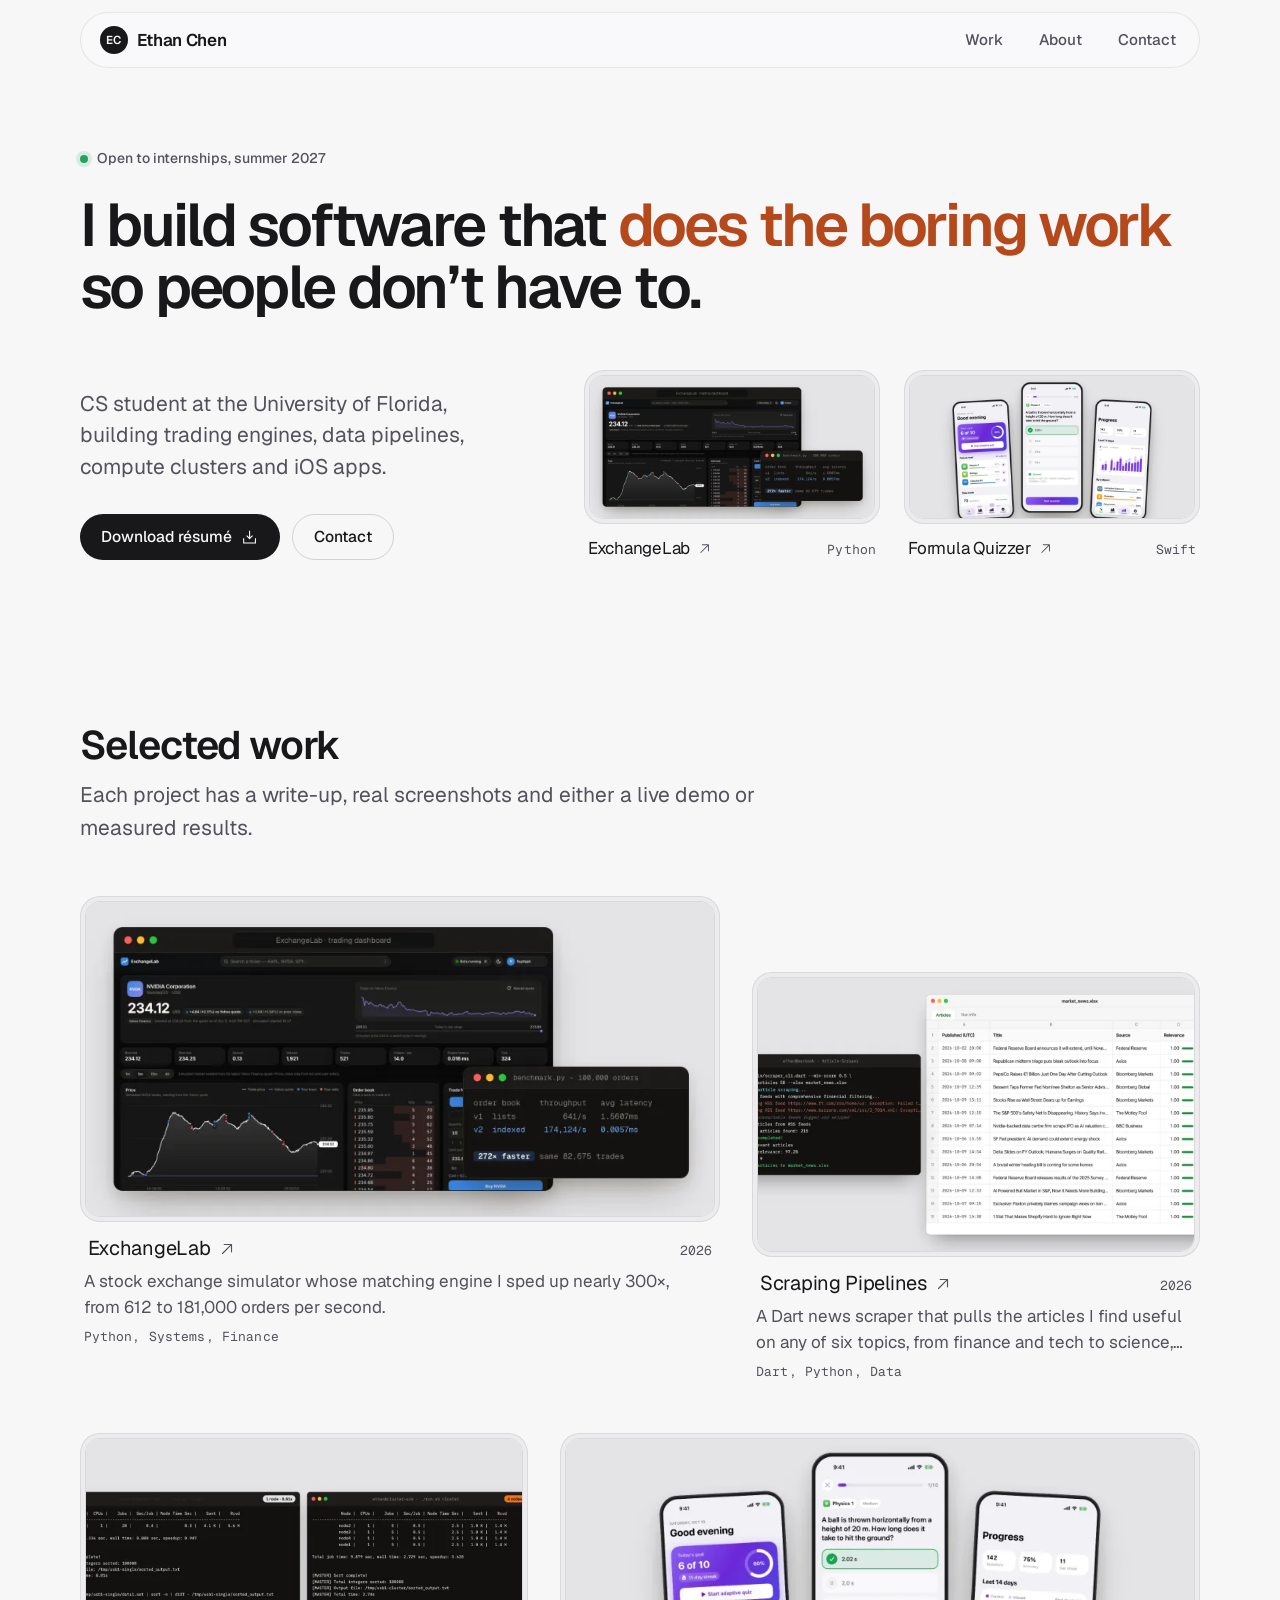
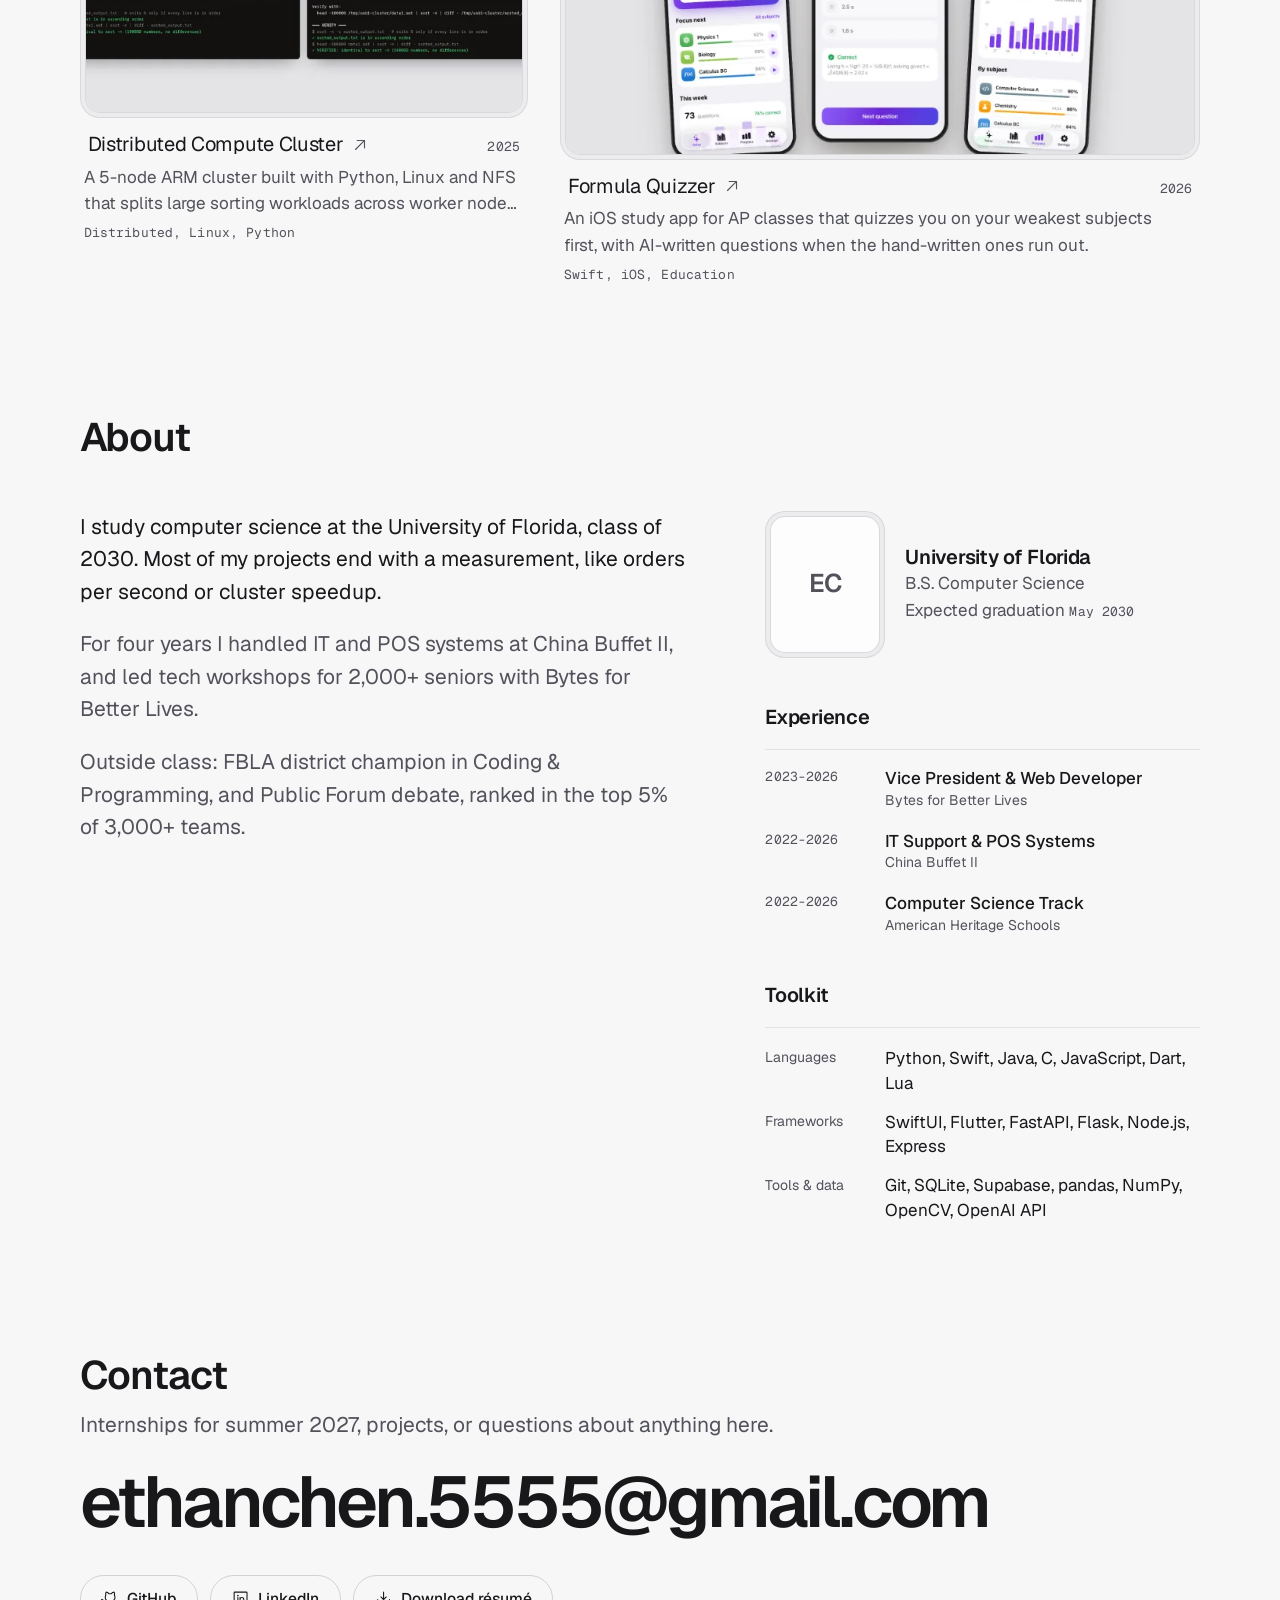
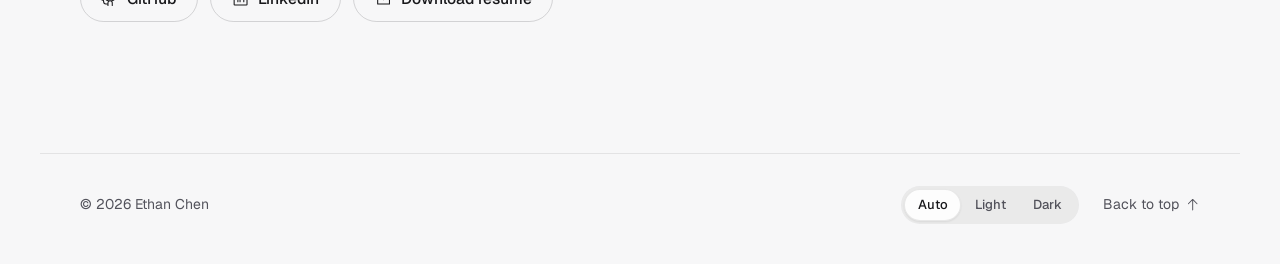
==== index.html @ 61b70206 "Redesign the site to follow the design-skill guidelines - Type: self-hosted Geist + Geist Mono repla" ====
<!doctype html>
<html lang="en">
<head>
  <meta charset="utf-8">
  <meta name="viewport" content="width=device-width, initial-scale=1, viewport-fit=cover">
  <title>Ethan Chen, software engineer</title>
  <meta name="description" content="Ethan Chen, a computer science student at the University of Florida, building trading engines, data pipelines, compute clusters and iOS apps.">
  <meta name="theme-color" content="#f7f7f8" media="(prefers-color-scheme: light)">
  <meta name="theme-color" content="#0d0d0f" media="(prefers-color-scheme: dark)">
  <meta property="og:type" content="website">
  <meta property="og:title" content="Ethan Chen, software engineer">
  <meta property="og:description" content="Trading engines, data pipelines, compute clusters and iOS apps, each with a live demo or real benchmark.">
  <meta property="og:url" content="https://chenethan123.github.io/">
  <meta property="og:image" content="https://chenethan123.github.io/images/og.png">
  <meta property="og:image:width" content="1200">
  <meta property="og:image:height" content="630">
  <meta name="twitter:card" content="summary_large_image">
  <link rel="icon" href="favicon.svg" type="image/svg+xml">
  <link rel="apple-touch-icon" href="apple-touch-icon.png">
  <link rel="preload" href="fonts/Geist-Variable.woff2" as="font" type="font/woff2" crossorigin>
  <link rel="stylesheet" href="styles.css">
  <script>
    document.documentElement.classList.add('js');
    // Apply a saved theme choice before first paint (no flash)
    try { const t = localStorage.getItem('theme'); if (t === 'light' || t === 'dark') document.documentElement.dataset.theme = t; } catch (e) {}
  </script>
</head>
<body>
  <a class="skip" href="#main">Skip to content</a>

  <div class="nav-shell">
    <nav class="nav" aria-label="Primary">
      <a href="#top" class="brand" translate="no"><span class="brand__mark" aria-hidden="true">EC</span>Ethan Chen</a>
      <div class="nav__links">
        <a href="#work">Work</a>
        <a href="#about">About</a>
        <a href="#contact">Contact</a>
      </div>
      <button class="icon-btn menu-btn" id="menu-toggle" type="button" aria-expanded="false" aria-controls="menu" aria-label="Open menu">
        <span class="menu-btn__lines" aria-hidden="true"><span></span><span></span></span>
      </button>
    </nav>
  </div>
  <div class="menu" id="menu" aria-label="Menu">
    <a href="#work" style="--i:0">Work</a>
    <a href="#about" style="--i:1">About</a>
    <a href="#contact" style="--i:2">Contact</a>
  </div>

  <main id="main">
    <section class="hero wrap" id="top" aria-labelledby="hero-h">
      <p class="status" data-reveal><span class="status__dot" aria-hidden="true"></span>Open to internships, summer 2027</p>
      <h1 class="hero__title" id="hero-h" data-reveal style="--i:1">I build software that <span class="accent">does the boring work</span> so people don’t have to.</h1>
      <div class="hero__row">
        <div class="hero__copy" data-reveal style="--i:2">
          <p class="hero__lede">CS student at the University of Florida, building trading engines, data pipelines, compute clusters and iOS apps.</p>
          <div class="hero__ctas">
            <a class="btn btn--primary" href="Ethan_Chen_Resume.pdf" target="_blank" rel="noopener">
              Download résumé <svg class="icon icon--down" aria-hidden="true"><use href="icons.svg#i-download-simple"/></svg>
            </a>
            <a class="btn btn--ghost" href="#contact">Contact</a>
          </div>
        </div>
        <div class="hero__visual" aria-label="Featured projects">
          <a class="tile" href="#/work/exchangelab" data-slug="exchangelab" data-reveal style="--i:3">
            <span class="frame"><span class="frame__img"><img src="images/exchangelab/cover.png" srcset="images/exchangelab/cover-800.webp 800w, images/exchangelab/cover-1400.webp 1400w, images/exchangelab/cover.png 2000w" sizes="(max-width: 900px) 46vw, 340px" alt="ExchangeLab trading dashboard next to its benchmark results" width="2000" height="1000" fetchpriority="high"></span></span>
            <span class="tile__meta"><span class="tile__title">ExchangeLab <svg class="icon" aria-hidden="true"><use href="icons.svg#i-arrow-up-right"/></svg></span><span class="mono muted">Python</span></span>
          </a>
          <a class="tile" href="#/work/formula-quizzer" data-slug="formula-quizzer" data-reveal style="--i:4">
            <span class="frame"><span class="frame__img"><img src="images/formula-quizzer/cover.png" srcset="images/formula-quizzer/cover-800.webp 800w, images/formula-quizzer/cover-1400.webp 1400w, images/formula-quizzer/cover.png 2000w" sizes="(max-width: 900px) 46vw, 340px" alt="Formula Quizzer on three iPhones" width="2000" height="1000" fetchpriority="high"></span></span>
            <span class="tile__meta"><span class="tile__title">Formula Quizzer <svg class="icon" aria-hidden="true"><use href="icons.svg#i-arrow-up-right"/></svg></span><span class="mono muted">Swift</span></span>
          </a>
        </div>
      </div>
    </section>

    <section class="section wrap" id="work" aria-labelledby="work-h">
      <div class="section__head">
        <h2 class="section__title" id="work-h" data-reveal>Selected work</h2>
        <p class="section__lede" data-reveal style="--i:1">Each project has a write-up, real screenshots and either a live demo or measured results.</p>
      </div>
      <ul class="work" id="projects"><!-- Rendered from projects.js --></ul>
    </section>

    <section class="section wrap" id="about" aria-labelledby="about-h">
      <div class="section__head">
        <h2 class="section__title" id="about-h" data-reveal>About</h2>
      </div>
      <div class="about">
        <div class="about__text" data-reveal style="--i:1">
          <p>I study computer science at the University of Florida, class of 2030. Most of my projects end with a measurement, like orders per second or cluster speedup.</p>
          <p>For four years I handled IT and POS systems at China Buffet II, and led tech workshops for 2,000+ seniors with Bytes for Better Lives.</p>
          <p>Outside class: FBLA district champion in Coding &amp; Programming, and Public Forum debate, ranked in the top 5% of 3,000+ teams.</p>
        </div>
        <div class="about__side">
          <div class="profile" data-reveal style="--i:2">
            <!-- Headshot: save a portrait photo (about 4:5) as images/headshot.jpg, then uncomment the <img> below. Initials show until then. -->
            <figure class="headshot frame">
              <span class="frame__img">
                <span class="headshot__initials" aria-hidden="true">EC</span>
                <!-- <img src="images/headshot.jpg" alt="Ethan Chen" width="400" height="500" loading="lazy"> -->
              </span>
            </figure>
            <div>
              <p class="edu__school">University of Florida</p>
              <p class="edu__detail">B.S. Computer Science</p>
              <p class="edu__detail">Expected graduation <span class="mono">May&nbsp;2030</span></p>
            </div>
          </div>
          <div data-reveal style="--i:3">
            <h3 class="about__h">Experience</h3>
            <ul class="xp">
              <li><span class="mono muted">2023-2026</span><div><p class="xp__role">Vice President &amp; Web Developer</p><p class="xp__org">Bytes for Better Lives</p></div></li>
              <li><span class="mono muted">2022-2026</span><div><p class="xp__role">IT Support &amp; POS Systems</p><p class="xp__org">China Buffet II</p></div></li>
              <li><span class="mono muted">2022-2026</span><div><p class="xp__role">Computer Science Track</p><p class="xp__org">American Heritage Schools</p></div></li>
            </ul>
          </div>
          <div data-reveal style="--i:4">
            <h3 class="about__h">Toolkit</h3>
            <dl class="kit">
              <div><dt>Languages</dt><dd>Python, Swift, Java, C, JavaScript, Dart, Lua</dd></div>
              <div><dt>Frameworks</dt><dd>SwiftUI, Flutter, FastAPI, Flask, Node.js, Express</dd></div>
              <div><dt>Tools &amp; data</dt><dd>Git, SQLite, Supabase, pandas, NumPy, OpenCV, OpenAI API</dd></div>
            </dl>
          </div>
        </div>
      </div>
    </section>

    <section class="section wrap" id="contact" aria-labelledby="contact-h">
      <h2 class="section__title" id="contact-h" data-reveal>Contact</h2>
      <p class="section__lede" data-reveal style="--i:1">Internships for summer 2027, projects, or questions about anything here.</p>
      <a class="contact__mail" href="mailto:ethanchen.5555@gmail.com" data-reveal style="--i:2">ethanchen.5555@gmail.com</a>
      <div class="contact__links" data-reveal style="--i:3">
        <a class="btn btn--ghost" href="https://github.com/chenethan123" target="_blank" rel="noopener"><svg class="icon" aria-hidden="true"><use href="icons.svg#i-github-logo"/></svg>GitHub</a>
        <a class="btn btn--ghost" href="https://www.linkedin.com/in/chenethan11/" target="_blank" rel="noopener"><svg class="icon" aria-hidden="true"><use href="icons.svg#i-linkedin-logo"/></svg>LinkedIn</a>
        <a class="btn btn--ghost" href="Ethan_Chen_Resume.pdf" target="_blank" rel="noopener"><svg class="icon" aria-hidden="true"><use href="icons.svg#i-download-simple"/></svg>Download résumé</a>
      </div>
    </section>
  </main>

  <footer class="footer wrap">
    <span>© <span id="year">2026</span> Ethan Chen</span>
    <div class="footer__end">
      <div class="theme-switch" role="group" aria-label="Color theme">
        <button type="button" data-theme-choice="auto" aria-pressed="true">Auto</button>
        <button type="button" data-theme-choice="light" aria-pressed="false">Light</button>
        <button type="button" data-theme-choice="dark" aria-pressed="false">Dark</button>
      </div>
      <a class="to-top" href="#top">Back to top <svg class="icon" aria-hidden="true"><use href="icons.svg#i-arrow-up"/></svg></a>
    </div>
  </footer>

  <!-- Case study (filled from projects.js) -->
  <dialog class="case" id="case" aria-labelledby="case-title">
    <div class="case__scroll" id="case-scroll">
      <div class="case__bar">
        <button class="btn btn--ghost" type="button" data-close>
          <svg class="icon" aria-hidden="true"><use href="icons.svg#i-arrow-left"/></svg>All work
        </button>
        <div class="case__nav">
          <button class="icon-btn" id="case-prev" type="button" aria-label="Previous project"><svg class="icon" aria-hidden="true"><use href="icons.svg#i-caret-left"/></svg></button>
          <button class="icon-btn" id="case-next" type="button" aria-label="Next project"><svg class="icon" aria-hidden="true"><use href="icons.svg#i-caret-right"/></svg></button>
        </div>
      </div>
      <article class="case__body wrap" id="case-body"></article>
    </div>
  </dialog>

  <!-- Image viewer -->
  <dialog class="lightbox" id="lightbox" aria-label="Image viewer">
    <button class="lightbox__close icon-btn" type="button" data-close aria-label="Close image viewer"><svg class="icon" aria-hidden="true"><use href="icons.svg#i-x"/></svg></button>
    <div class="lightbox__stage" id="lb-stage">
      <img class="lightbox__img" id="lb-img" alt="" draggable="false">
    </div>
    <div class="lightbox__bar">
      <button class="lightbox__arrow icon-btn" id="lb-prev" type="button" aria-label="Previous image"><svg class="icon" aria-hidden="true"><use href="icons.svg#i-arrow-left"/></svg></button>
      <p class="lightbox__cap" id="lb-cap" aria-live="polite"></p>
      <button class="lightbox__arrow icon-btn" id="lb-next" type="button" aria-label="Next image"><svg class="icon" aria-hidden="true"><use href="icons.svg#i-arrow-right"/></svg></button>
    </div>
  </dialog>

  <script src="projects.js"></script>
  <script src="script.js"></script>
</body>
</html>
---- styles.css ----
/* ==========================================================================
   Design tokens
   - Type: Geist + Geist Mono, self-hosted (fonts/)
   - Color: neutral zinc greys, one accent (burnt orange, saturation < 80%)
   - Shape rule: interactive controls are pills; media frames are 20px outside /
     14px inside (concentric). Nothing else is rounded.
   - Motion: springs via linear() (damping 1.0 default; 0.8 only after a flick)
   ========================================================================== */
@font-face {
  font-family: "Geist";
  src: url("fonts/Geist-Variable.woff2") format("woff2");
  font-weight: 100 900;
  font-display: swap;
}
@font-face {
  font-family: "Geist Mono";
  src: url("fonts/GeistMono-Variable.woff2") format("woff2");
  font-weight: 100 900;
  font-display: swap;
}

:root {
  color-scheme: light dark;

  --bg: #f7f7f8;
  --surface: #fdfdfd;
  --frame: #ececee;
  --ink: #18181b;
  --ink-2: #52525b;
  --line: rgb(24 24 27 / 0.09);
  --line-strong: rgb(24 24 27 / 0.16);
  --accent: #b5491c;
  --accent-ink: #fcfcfc;
  --glass: rgb(250 250 251 / 0.72);
  --scrim: rgb(9 9 11 / 0.92);
  --shadow: 0 1px 2px rgb(24 24 39 / 0.04), 0 12px 32px -12px rgb(24 24 39 / 0.14);
  --shadow-lg: 0 2px 4px rgb(24 24 39 / 0.04), 0 30px 60px -20px rgb(24 24 39 / 0.22);

  --font: "Geist", system-ui, -apple-system, "Segoe UI", sans-serif;
  --mono: "Geist Mono", ui-monospace, "SF Mono", monospace;

  /* Type: tracking tightens as size grows, leading loosens as it shrinks */
  --t-small: 0.875rem;
  --t-body: 1.0625rem;
  --t-lead: clamp(1.125rem, 1rem + 0.45vw, 1.3125rem);
  --t-h3: 1.25rem;
  --t-h2: clamp(1.75rem, 1.2rem + 1.6vw, 2.5rem);
  --t-h1: clamp(2.3rem, 1.3rem + 3.1vw, 3.75rem);
  --t-mail: clamp(1.9rem, 0.8rem + 4.6vw, 4.6rem);

  --gutter: clamp(1rem, 0.4rem + 2.6vw, 2.5rem);
  --section: clamp(5rem, 3rem + 6.5vw, 8.5rem);
  --max: 1200px;
  --r-frame: 20px;
  --r-media: 14px;

  /* Springs from damping/response (see Apple "Designing Fluid Interfaces") */
  --spring: linear(0, 0.057, 0.18, 0.32, 0.454, 0.572, 0.67, 0.749, 0.812, 0.86, 0.896, 0.924, 0.944, 0.959, 0.971, 0.979, 0.985, 0.989, 0.992, 0.994, 0.996, 0.997, 0.998, 0.999, 1);
  --spring-t: 0.59s;
  --spring-bounce: linear(0, 0.052, 0.17, 0.316, 0.463, 0.598, 0.712, 0.804, 0.875, 0.927, 0.963, 0.988, 1.002, 1.011, 1.014, 1.015, 1.014, 1.012, 1.01, 1.008, 1.006, 1.004, 1.003, 1.002, 1);
  --spring-bounce-t: 0.47s;
  --press: 100ms;

  /* Layers */
  --z-bar: 1;    /* sticky bar inside the case-study dialog */
  --z-menu: 9;   /* full-screen menu sits under the floating nav */
  --z-nav: 10;
  --z-skip: 30;
}

@supports not (transition-timing-function: linear(0, 1)) {
  :root { --spring: cubic-bezier(0.22, 1, 0.36, 1); --spring-bounce: cubic-bezier(0.34, 1.3, 0.64, 1); }
}

@media (prefers-color-scheme: dark) {
  :root:not([data-theme="light"]) {
    --bg: #0d0d0f; --surface: #161619; --frame: #1c1c20; --ink: #ededef; --ink-2: #a1a1aa;
    --line: rgb(255 255 255 / 0.09); --line-strong: rgb(255 255 255 / 0.18);
    --accent: #e68c56; --accent-ink: #18181b; --glass: rgb(22 22 25 / 0.7); --scrim: rgb(5 5 6 / 0.94);
    --shadow: 0 1px 2px rgb(0 0 0 / 0.3), 0 12px 32px -12px rgb(0 0 0 / 0.6);
    --shadow-lg: 0 2px 4px rgb(0 0 0 / 0.3), 0 30px 60px -20px rgb(0 0 0 / 0.7);
  }
}
:root[data-theme="dark"] {
  --bg: #0d0d0f; --surface: #161619; --frame: #1c1c20; --ink: #ededef; --ink-2: #a1a1aa;
  --line: rgb(255 255 255 / 0.09); --line-strong: rgb(255 255 255 / 0.18);
  --accent: #e68c56; --accent-ink: #18181b; --glass: rgb(22 22 25 / 0.7); --scrim: rgb(5 5 6 / 0.94);
  --shadow: 0 1px 2px rgb(0 0 0 / 0.3), 0 12px 32px -12px rgb(0 0 0 / 0.6);
  --shadow-lg: 0 2px 4px rgb(0 0 0 / 0.3), 0 30px 60px -20px rgb(0 0 0 / 0.7);
}
:root[data-theme="light"] { color-scheme: light; }
:root[data-theme="dark"] { color-scheme: dark; }

/* ==========================================================================
   Base
   ========================================================================== */
*, *::before, *::after { box-sizing: border-box; }
html {
  scroll-behavior: smooth;
  scroll-padding-top: 6rem;
  -webkit-text-size-adjust: 100%;
  -webkit-tap-highlight-color: transparent;
}
@media (pointer: fine) { html { overscroll-behavior: none; } }
body {
  margin: 0;
  min-height: 100dvh;
  background: var(--bg);
  color: var(--ink);
  font: 400 var(--t-body)/1.55 var(--font);
  font-optical-sizing: auto;
  -webkit-font-smoothing: antialiased;
  text-rendering: optimizeLegibility;
  transition: background-color 0.35s ease, color 0.35s ease;
}
main { overflow-x: clip; }
a { color: inherit; text-decoration: none; }
a, button { touch-action: manipulation; }
img { max-width: 100%; display: block; }
h1, h2, h3, p, ul, ol, dl, dd, figure { margin: 0; padding: 0; }
ul, ol { list-style: none; }
h1, h2, h3 { text-wrap: balance; font-weight: 600; }
p { text-wrap: pretty; }
::selection { background: var(--accent); color: var(--accent-ink); }
:focus-visible { outline: 2px solid var(--accent); outline-offset: 3px; border-radius: 6px; }

.wrap {
  width: 100%; max-width: var(--max); margin-inline: auto;
  padding-inline: max(var(--gutter), env(safe-area-inset-left)) max(var(--gutter), env(safe-area-inset-right));
}
.mono { font-family: var(--mono); font-size: 0.8125rem; letter-spacing: 0.01em; font-variant-numeric: tabular-nums; }
.muted { color: var(--ink-2); }
.visually-hidden { position: absolute; width: 1px; height: 1px; overflow: hidden; clip-path: inset(50%); white-space: nowrap; }
.icon { width: 1.1em; height: 1.1em; flex: none; fill: currentColor; }

.skip {
  position: fixed; top: 1rem; left: 1rem; z-index: var(--z-skip);
  padding: 0.6rem 1rem; border-radius: 999px; background: var(--ink); color: var(--bg);
  transform: translateY(-200%);
}
.skip:focus-visible { transform: none; }

/* ==========================================================================
   Buttons (pills) with instant press feedback
   ========================================================================== */
.btn {
  display: inline-flex; align-items: center; gap: 0.55rem;
  height: 2.9rem; padding: 0 1.3rem; border-radius: 999px; border: 1px solid transparent;
  background: transparent; color: var(--ink); appearance: none;
  font: 500 0.975rem/1 var(--font); white-space: nowrap; cursor: pointer;
  transition: background-color 0.2s ease, border-color 0.2s ease, color 0.2s ease, transform var(--press) ease-out;
}
.btn:active { transform: scale(0.97); }
.btn--primary { background: var(--ink); color: var(--bg); }
.btn--primary:hover { background: color-mix(in srgb, var(--ink) 86%, var(--accent)); }
.btn--ghost { border-color: var(--line-strong); color: var(--ink); }
.btn--ghost:hover { border-color: var(--ink); background: var(--surface); }
.btn .icon { transition: transform var(--spring-t) var(--spring); }
.btn:hover .icon--nudge { transform: translate(2px, -2px); }
.btn:hover .icon--down { transform: translateY(2px); }

.icon-btn {
  display: inline-grid; place-items: center; width: 2.75rem; height: 2.75rem;
  border-radius: 999px; border: 1px solid var(--line); background: transparent; color: var(--ink); cursor: pointer;
  transition: border-color 0.2s ease, background-color 0.2s ease, transform var(--press) ease-out;
}
.icon-btn:hover { border-color: var(--line-strong); background: var(--surface); }
.icon-btn:active { transform: scale(0.94); }

.text-link {
  display: inline-flex; align-items: center; gap: 0.4rem; font-weight: 500;
  background: linear-gradient(currentColor, currentColor) left 100% / 100% 1px no-repeat;
  padding-bottom: 2px; transition: color 0.2s ease;
}
.text-link:hover { color: var(--accent); }

/* ==========================================================================
   Navigation: floating translucent island; content scrolls underneath
   ========================================================================== */
.nav-shell {
  position: fixed; inset: max(0.75rem, env(safe-area-inset-top)) 0 auto; z-index: var(--z-nav);
  pointer-events: none;
}
.nav {
  pointer-events: auto;
  display: flex; align-items: center; justify-content: space-between; gap: 1rem;
  width: calc(100% - 2 * var(--gutter)); max-width: calc(var(--max) - 2 * var(--gutter)); margin-inline: auto;
  height: 3.5rem; padding: 0 0.5rem 0 1.25rem;
  border-radius: 999px;
  background: var(--glass);
  backdrop-filter: blur(20px) saturate(170%);
  -webkit-backdrop-filter: blur(20px) saturate(170%);
  box-shadow: inset 0 0 0 1px var(--line), inset 0 1px 0 rgb(255 255 255 / 0.18);
  transition: box-shadow 0.4s ease;
}
.nav-shell.is-scrolled .nav { box-shadow: inset 0 0 0 1px var(--line), inset 0 1px 0 rgb(255 255 255 / 0.18), var(--shadow); }
.brand { font-weight: 600; letter-spacing: -0.015em; display: inline-flex; align-items: center; gap: 0.6rem; }
.brand__mark {
  display: grid; place-items: center; width: 1.75rem; height: 1.75rem; border-radius: 999px;
  background: var(--ink); color: var(--bg); font-size: 0.72rem; font-weight: 600; letter-spacing: -0.02em;
}
.nav__links { display: flex; align-items: center; gap: 0.25rem; }
.nav__links a {
  display: inline-flex; align-items: center; height: 2.5rem; padding: 0 1rem; border-radius: 999px;
  color: var(--ink-2); font-size: 0.95rem; font-weight: 500;
  transition: color 0.2s ease, background-color 0.2s ease, transform var(--press) ease-out;
}
.nav__links a:hover { color: var(--ink); background: color-mix(in srgb, var(--ink) 6%, transparent); }
.nav__links a:active { transform: scale(0.96); }
.nav__links a[aria-current="true"] { color: var(--ink); background: color-mix(in srgb, var(--ink) 8%, transparent); }
.menu-btn { display: none; border: 0; }
.menu-btn__lines { position: relative; width: 16px; height: 10px; }
.menu-btn__lines span {
  position: absolute; left: 0; top: calc(50% - 0.75px); width: 100%; height: 1.5px; border-radius: 2px; background: currentColor;
  transition: transform var(--spring-t) var(--spring);
}
.menu-btn__lines span:first-child { transform: translateY(-4.25px); }
.menu-btn__lines span:last-child { transform: translateY(4.25px); }
.menu-btn[aria-expanded="true"] .menu-btn__lines span:first-child { transform: rotate(45deg); }
.menu-btn[aria-expanded="true"] .menu-btn__lines span:last-child { transform: rotate(-45deg); }

/* Mobile menu: full-screen material, links rise in sequence */
.menu {
  position: fixed; inset: 0; z-index: var(--z-menu);
  display: grid; align-content: center; gap: 0.25rem; padding: 6rem var(--gutter) 3rem;
  background: var(--glass); backdrop-filter: blur(0px) saturate(100%); -webkit-backdrop-filter: blur(0px) saturate(100%);
  opacity: 0; visibility: hidden; transform: scale(1.02); transform-origin: top right;
  transition: opacity 0.3s ease, transform var(--spring-t) var(--spring), backdrop-filter 0.4s ease, -webkit-backdrop-filter 0.4s ease, visibility 0s linear 0.4s;
  overscroll-behavior: contain;
}
.menu.is-open {
  opacity: 1; visibility: visible; transform: none;
  backdrop-filter: blur(28px) saturate(170%); -webkit-backdrop-filter: blur(28px) saturate(170%);
  transition: opacity 0.3s ease, transform var(--spring-t) var(--spring), backdrop-filter 0.4s ease, -webkit-backdrop-filter 0.4s ease;
}
.menu a {
  font-size: clamp(2.25rem, 9vw, 3.25rem); font-weight: 600; letter-spacing: -0.035em; line-height: 1.15;
  opacity: 0; transform: translateY(16px);
  transition: opacity 0.3s ease, transform var(--spring-t) var(--spring);
}
.menu.is-open a { opacity: 1; transform: none; transition-delay: calc(var(--i) * 50ms + 60ms); }
@media (max-width: 720px) {
  .nav__links { display: none; }
  .menu-btn { display: inline-grid; }
}
@media (min-width: 721px) { .menu { display: none; } }
/* Never stack one translucent material on another: the nav goes solid over the open menu */
.nav-shell:has(+ .menu.is-open) .nav { background: var(--bg); backdrop-filter: none; -webkit-backdrop-filter: none; }

/* ==========================================================================
   Hero: asymmetric split, real project imagery on the right
   ========================================================================== */
.hero {
  padding-top: 9rem; /* clears the 68px floating nav, then ~5rem of air */
  padding-bottom: clamp(1rem, 3vw, 2rem);
}
.status {
  display: inline-flex; align-items: center; gap: 0.6rem; margin-bottom: 1.5rem;
  color: var(--ink-2); font-size: var(--t-small); font-weight: 500;
}
.status__dot { width: 8px; height: 8px; border-radius: 999px; background: #22a55a; box-shadow: 0 0 0 4px rgb(34 165 90 / 0.15); }
/* Wide container so the headline holds to two lines on desktop */
.hero__title {
  font-size: var(--t-h1); line-height: 1.04; letter-spacing: -0.038em; max-width: 35ch;
  text-wrap: pretty; /* fill line one to “work”, then break */
}
.hero__title .accent { color: var(--accent); }
.hero__row {
  display: grid; grid-template-columns: minmax(0, 5fr) minmax(0, 7fr); align-items: end;
  gap: clamp(2rem, 5vw, 4.5rem); margin-top: clamp(2rem, 4vw, 3.25rem);
}
.hero__lede { max-width: 36ch; font-size: var(--t-lead); line-height: 1.5; color: var(--ink-2); }
.hero__ctas { display: flex; flex-wrap: wrap; gap: 0.75rem; margin-top: 2rem; }
.hero__visual { display: grid; grid-template-columns: 1fr 1fr; gap: clamp(1rem, 2vw, 1.5rem); }
.hero__visual .tile__title { font-size: 1.0625rem; }

@media (max-width: 900px) {
  .hero { padding-top: 7.5rem; }
  .hero__row { grid-template-columns: 1fr; }
}
@media (max-width: 520px) {
  .hero__visual .tile__meta .mono { display: none; }
  .hero__ctas .btn { flex: 1 1 auto; justify-content: center; }
}

/* 404 */
.notfound { min-height: 100dvh; display: grid; align-content: center; gap: 1.5rem; }
.notfound .hero__lede, .notfound .hero__ctas { margin-top: 0; }

/* ==========================================================================
   Media frame (double bezel: outer tray + inner image, concentric radii)
   ========================================================================== */
.frame {
  display: block; padding: 6px; border-radius: var(--r-frame);
  background: var(--frame); box-shadow: inset 0 0 0 1px var(--line);
}
.frame__img {
  display: block; overflow: hidden; border-radius: var(--r-media);
  background: var(--surface); aspect-ratio: var(--ar, 2 / 1);
  box-shadow: 0 0 0 1px var(--line);
}
.frame__img img {
  width: 100%; height: 100%; object-fit: cover; object-position: var(--pos, center);
  transition: transform 0.7s var(--spring);
}

/* A clickable project tile: frame + caption below (never text on the image) */
.tile { display: grid; gap: 0.9rem; cursor: pointer; }
.tile:hover .frame__img img { transform: scale(1.03); }
.tile:active .frame { transform: scale(0.99); }
.tile .frame { transition: transform var(--press) ease-out, box-shadow 0.3s ease; }
.tile:hover .frame { box-shadow: inset 0 0 0 1px var(--line-strong), var(--shadow); }
.tile__meta { display: flex; align-items: baseline; justify-content: space-between; gap: 1rem; padding-inline: 0.25rem; }
.tile__title { font-size: var(--t-h3); letter-spacing: -0.015em; line-height: 1.25; display: inline-flex; align-items: center; gap: 0.45rem; }
.tile__title .icon { width: 0.9em; height: 0.9em; color: var(--ink-2); transition: transform var(--spring-t) var(--spring), color 0.2s ease; }
.tile:hover .tile__title .icon { transform: translate(3px, -3px); color: var(--accent); }

/* ==========================================================================
   Sections
   ========================================================================== */
.section { padding-top: var(--section); }
.section__title { font-size: var(--t-h2); letter-spacing: -0.03em; line-height: 1.1; }
.section__lede { margin-top: 0.75rem; max-width: 52ch; color: var(--ink-2); font-size: var(--t-lead); }
.section__head { margin-bottom: clamp(2rem, 4vw, 3.5rem); }

/* Work: 4 projects, 4 cells, alternating 7/5 then 5/7 */
.work { display: grid; grid-template-columns: repeat(12, minmax(0, 1fr)); gap: clamp(2.5rem, 4vw, 3.5rem) clamp(1.25rem, 2.5vw, 2rem); }
.work > li { grid-column: span 6; min-width: 0; }
.work > li:nth-child(4n + 1), .work > li:nth-child(4n + 4) { grid-column: span 7; }
.work > li:nth-child(4n + 2), .work > li:nth-child(4n + 3) { grid-column: span 5; }
.work > li:nth-child(4n + 2) .frame__img, .work > li:nth-child(4n + 3) .frame__img { --ar: 16 / 10; }
.work > li:nth-child(4n + 2) { margin-top: clamp(2rem, 6vw, 5rem); }
.project__body { display: grid; gap: 0.4rem; padding-inline: 0.25rem; }
.project__summary { color: var(--ink-2); max-width: 54ch; display: -webkit-box; -webkit-line-clamp: 2; -webkit-box-orient: vertical; overflow: hidden; }
.project__tags { color: var(--ink-2); }
@media (max-width: 768px) {
  .work { grid-template-columns: 1fr; }
  .work > li:nth-child(n) { grid-column: auto; margin-top: 0; }
  .work > li:nth-child(n) .frame__img { --ar: 2 / 1; }
}

/* About */
.about { display: grid; grid-template-columns: minmax(0, 7fr) minmax(0, 5fr); gap: clamp(2.5rem, 6vw, 6rem); }
.about__text { display: grid; gap: 1.25rem; align-content: start; }
.about__text p { font-size: var(--t-lead); line-height: 1.55; max-width: 44ch; }
.about__text p + p { color: var(--ink-2); }
.about__side { display: grid; gap: 2.75rem; align-content: start; }
.about__h { font-size: var(--t-h3); letter-spacing: -0.015em; margin-bottom: 1rem; }

.profile { display: grid; grid-template-columns: 7.5rem 1fr; gap: 1.25rem; align-items: center; }
.headshot .frame__img { --ar: 4 / 5; display: grid; place-items: center; position: relative; }
.headshot__initials { font-size: 1.6rem; font-weight: 600; letter-spacing: -0.03em; color: var(--ink-2); }
.headshot img { position: absolute; inset: 0; }
.edu__school { font-size: var(--t-h3); font-weight: 600; letter-spacing: -0.015em; line-height: 1.25; }
.edu__detail { color: var(--ink-2); }

.xp { display: grid; gap: 1.1rem; padding-top: 1.1rem; border-top: 1px solid var(--line); }
.xp li { display: grid; grid-template-columns: 6.5rem 1fr; gap: 1rem; }
.xp__role { font-weight: 500; line-height: 1.35; }
.xp__org { color: var(--ink-2); font-size: var(--t-small); }

.kit { display: grid; gap: 0.9rem; padding-top: 1.1rem; border-top: 1px solid var(--line); }
.kit div { display: grid; grid-template-columns: 6.5rem 1fr; gap: 1rem; }
.kit dt { color: var(--ink-2); font-size: var(--t-small); padding-top: 0.1em; }
.kit dd { line-height: 1.45; }

@media (max-width: 860px) { .about { grid-template-columns: 1fr; } }

/* Contact */
.contact__mail {
  position: relative; display: inline-block; margin: 1.5rem 0 2rem;
  font-size: var(--t-mail); font-weight: 600; line-height: 1; letter-spacing: -0.045em;
  overflow-wrap: anywhere; padding-bottom: 0.08em;
  transition: color 0.25s ease;
}
.contact__mail::after {
  content: ""; position: absolute; left: 0; right: 0; bottom: 0; height: 3px; border-radius: 3px;
  background: var(--accent); transform: scaleX(0); transform-origin: left;
  transition: transform var(--spring-t) var(--spring);
}
.contact__mail:hover { color: var(--accent); }
.contact__mail:hover::after { transform: scaleX(1); }
.contact__links { display: flex; flex-wrap: wrap; gap: 0.75rem; }

/* Footer */
.footer {
  display: flex; flex-wrap: wrap; align-items: center; justify-content: space-between; gap: 1rem 2rem;
  margin-top: var(--section); padding-block: 2rem 2.5rem; border-top: 1px solid var(--line);
  color: var(--ink-2); font-size: var(--t-small);
}
.footer a:hover { color: var(--ink); }
.footer__end { display: flex; align-items: center; gap: 1.5rem; flex-wrap: wrap; }
.theme-switch { display: inline-flex; padding: 3px; border-radius: 999px; background: color-mix(in srgb, var(--ink) 6%, transparent); }
.theme-switch button {
  height: 2rem; padding: 0 0.85rem; border: 0; border-radius: 999px; background: transparent;
  color: var(--ink-2); font: 500 0.8125rem/1 var(--font); cursor: pointer;
  transition: background-color 0.25s ease, color 0.2s ease, transform var(--press) ease-out;
}
.theme-switch button:hover { color: var(--ink); }
.theme-switch button:active { transform: scale(0.95); }
.theme-switch button[aria-pressed="true"] { background: var(--surface); color: var(--ink); box-shadow: 0 1px 2px rgb(0 0 0 / 0.08), inset 0 0 0 1px var(--line); }
.to-top { display: inline-flex; align-items: center; gap: 0.4rem; }

/* ==========================================================================
   Case study (full-screen dialog; translucent bar, content scrolls under it)
   ========================================================================== */
.no-scroll, .no-scroll body { overflow: hidden; }
.case {
  position: fixed; inset: 0; width: 100%; height: 100%; max-width: none; max-height: none;
  margin: 0; padding: 0; border: 0; background: var(--bg); color: var(--ink);
  transform-origin: var(--ox, 50%) var(--oy, 30%);
  timeline-scope: --case;
}
.case[open] { display: block; }
.case::backdrop { background: transparent; }
.case.is-entering, .case.is-closing { opacity: 0; transform: scale(0.965); }
.case { transition: opacity 0.32s ease, transform var(--spring-t) var(--spring); }

.case__scroll { height: 100%; overflow-y: auto; overscroll-behavior: contain; scroll-timeline: --case block; }
.case__bar {
  position: sticky; top: 0; z-index: var(--z-bar);
  display: flex; align-items: center; justify-content: space-between; gap: 1rem;
  padding: 0.75rem var(--gutter);
  background: var(--glass); backdrop-filter: blur(20px) saturate(170%); -webkit-backdrop-filter: blur(20px) saturate(170%);
}
/* Scroll-edge effect instead of a hard divider, plus reading progress */
.case__bar::after {
  content: ""; position: absolute; left: 0; right: 0; bottom: 0; height: 2px;
  background: var(--accent); transform-origin: left; transform: scaleX(0);
}
@supports (animation-timeline: scroll()) {
  .case__bar::after { animation: progress linear both; animation-timeline: --case; }
}
@keyframes progress { to { transform: scaleX(1); } }
.case__nav { display: flex; gap: 0.5rem; }
.case__body { padding-block: clamp(2rem, 5vw, 4.5rem) 0; transition: opacity 0.18s ease; }
.case__body.is-switching { opacity: 0; }
.case__body > * { animation: rise var(--spring-t) var(--spring) both; animation-delay: calc(var(--i, 0) * 45ms + 80ms); }
@keyframes rise { from { opacity: 0; transform: translateY(14px); } }

.case__head { display: grid; gap: 1.1rem; margin-bottom: clamp(2rem, 5vw, 3.5rem); }
.case__kicker { color: var(--ink-2); }
.case__title { font-size: var(--t-h1); line-height: 1.02; letter-spacing: -0.04em; }
.case__summary { font-size: var(--t-lead); color: var(--ink-2); max-width: 48ch; }
.case__meta {
  display: grid; grid-template-columns: 1fr 2fr 1fr; gap: 1.5rem 2rem;
  margin-top: 1rem; padding-top: 1.25rem; border-top: 1px solid var(--line);
}
.case__meta dt { color: var(--ink-2); font-size: var(--t-small); margin-bottom: 0.3rem; }
.case__links { display: flex; flex-direction: column; align-items: flex-start; gap: 0.35rem; }
@media (max-width: 760px) { .case__meta { grid-template-columns: 1fr 1fr; } .case__meta div:nth-child(2) { grid-column: 1 / -1; grid-row: 2; } }

.case__section { display: grid; grid-template-columns: minmax(0, 1fr) minmax(0, 2.6fr); gap: 1rem 2.5rem; padding-top: clamp(3rem, 6vw, 5rem); }
.case__section--wide { grid-template-columns: 1fr; }
.case__h { font-size: var(--t-h3); letter-spacing: -0.015em; line-height: 1.3; }
.case__lead { font-size: var(--t-lead); line-height: 1.55; max-width: 56ch; }
.built { display: grid; grid-template-columns: 1fr 1fr; gap: 1.75rem 2rem; }
.built li { padding-top: 0.9rem; border-top: 2px solid var(--line); line-height: 1.5; }
.built li:first-child { border-top-color: var(--accent); }
@media (max-width: 760px) { .case__section, .built { grid-template-columns: 1fr; } }

.shot { display: grid; gap: 0.75rem; }
.shot__btn { display: block; width: 100%; padding: 0; border: 0; background: none; cursor: zoom-in; text-align: inherit; color: inherit; font: inherit; }
.shot__btn:hover .frame__img img { transform: scale(1.02); }
.shot__btn:active .frame { transform: scale(0.995); }
.shot .frame { transition: transform var(--press) ease-out; }
.shot figcaption { color: var(--ink-2); font-size: var(--t-small); max-width: 70ch; padding-inline: 0.25rem; }
.shot--cover .frame__img { --ar: 2 / 1; }
.gallery { display: grid; gap: 2rem 1.5rem; grid-template-columns: repeat(auto-fit, minmax(min(100%, 380px), 1fr)); }
.gallery .shot { --ar: 16 / 10; }
.gallery .shot .frame__img { --ar: inherit; --pos: top; }
.gallery .shot:first-child, .gallery .shot:nth-child(even):last-child { grid-column: 1 / -1; }

.shot.is-missing .frame__img { display: grid; place-items: center; }
.shot.is-missing img { display: none; }
.shot.is-missing .frame__img::after { content: "Image missing: " attr(data-path); color: var(--ink-2); font: 0.8125rem var(--mono); padding: 1rem; }

.case__next {
  display: grid; gap: 0.5rem; margin-top: clamp(4rem, 8vw, 7rem); padding-block: 2rem clamp(3rem, 6vw, 5rem);
  border-top: 1px solid var(--line);
}
.case__next-label { color: var(--ink-2); font-size: var(--t-small); }
.case__next-title { font-size: var(--t-mail); font-weight: 600; line-height: 1; letter-spacing: -0.045em; display: inline-flex; align-items: center; gap: 0.25em; transition: color 0.25s ease; }
.case__next-title .icon { transition: transform var(--spring-t) var(--spring); }
.case__next:hover .case__next-title { color: var(--accent); }
.case__next:hover .case__next-title .icon { transform: translateX(0.12em); }

/* ==========================================================================
   Lightbox: drag 1:1, momentum decides, spring settles
   ========================================================================== */
.lightbox {
  width: 100%; height: 100%; max-width: none; max-height: none; margin: 0; padding: 0; border: 0;
  background: transparent; color: #ededef; overflow: hidden; overscroll-behavior: contain;
}
.lightbox[open] { display: grid; grid-template-rows: 1fr auto; padding: clamp(0.75rem, 3vw, 2rem); animation: fade 0.25s ease both; }
.lightbox::backdrop { background: var(--scrim); }
@keyframes fade { from { opacity: 0; } }
.lightbox__stage { position: relative; display: grid; place-items: center; min-height: 0; touch-action: pan-y; cursor: grab; user-select: none; }
.lightbox__stage.is-dragging { cursor: grabbing; }
.lightbox__img {
  max-width: 100%; max-height: 80dvh; object-fit: contain; border-radius: var(--r-media);
  will-change: transform; -webkit-user-drag: none;
}
.lightbox__img.is-settling { transition: transform var(--spring-bounce-t) var(--spring-bounce), opacity 0.2s ease; }
.lightbox__bar { display: flex; align-items: center; justify-content: space-between; gap: 1rem; padding-top: 1rem; }
.lightbox__cap { color: #a1a1aa; font-size: var(--t-small); max-width: 70ch; text-align: center; flex: 1; }
.lightbox .icon-btn { color: #ededef; border-color: rgb(255 255 255 / 0.18); background: rgb(255 255 255 / 0.06); }
.lightbox .icon-btn:hover { border-color: rgb(255 255 255 / 0.4); background: rgb(255 255 255 / 0.1); }
.lightbox__close { position: absolute; top: clamp(0.75rem, 3vw, 1.5rem); right: clamp(0.75rem, 3vw, 1.5rem); z-index: var(--z-bar); }
.lightbox.is-single .lightbox__arrow { visibility: hidden; }

/* ==========================================================================
   Reveal on scroll (staggered by --i)
   ========================================================================== */
.js [data-reveal] { opacity: 0; transform: translateY(16px); }
.js [data-reveal].is-in {
  opacity: 1; transform: none;
  transition: opacity 0.5s ease, transform var(--spring-t) var(--spring);
  transition-delay: calc(var(--i, 0) * 70ms);
}

/* ==========================================================================
   Accessibility preferences
   ========================================================================== */
/* Reduced motion: no movement, but keep gentle opacity cross-fades */
@media (prefers-reduced-motion: reduce) {
  html { scroll-behavior: auto; }
  *, *::before, *::after { animation-duration: 0.01ms !important; animation-iteration-count: 1 !important; }
  .js [data-reveal] { transform: none; }
  .js [data-reveal].is-in { transition: opacity 0.3s ease; }
  .case, .case.is-entering, .case.is-closing { transform: none; }
  .frame__img img, .btn .icon, .tile__title .icon, .case__next-title .icon, .menu a { transition: none; transform: none !important; }
  .lightbox__img.is-settling { transition: opacity 0.2s ease; }
  .case__bar::after { animation: none; }
}
@media (prefers-reduced-transparency: reduce) {
  .nav, .menu, .case__bar { background: var(--bg); backdrop-filter: none; -webkit-backdrop-filter: none; }
}
@media (prefers-contrast: more) {
  :root { --line: rgb(24 24 27 / 0.4); --line-strong: rgb(24 24 27 / 0.7); --ink-2: #3f3f46; }
  :root[data-theme="dark"] { --line: rgb(255 255 255 / 0.45); --ink-2: #d4d4d8; }
  .nav { background: var(--bg); }
}
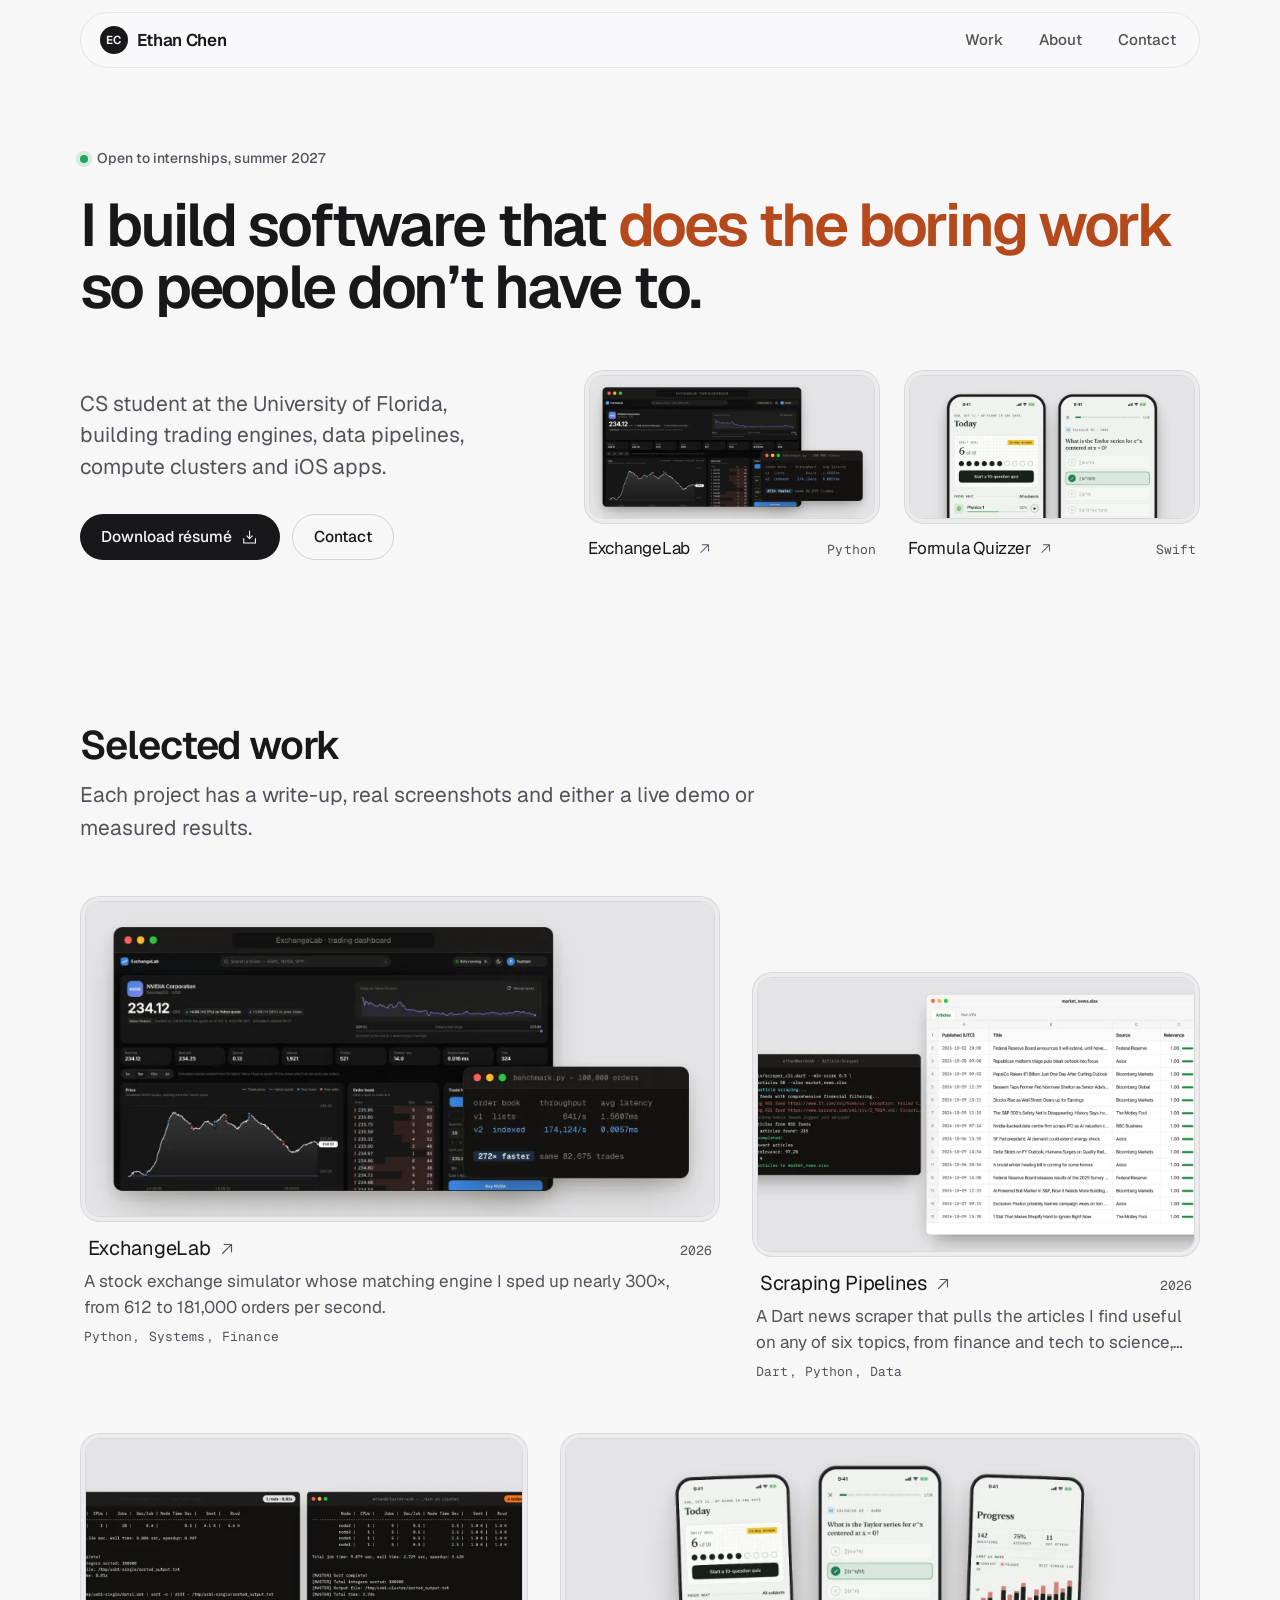
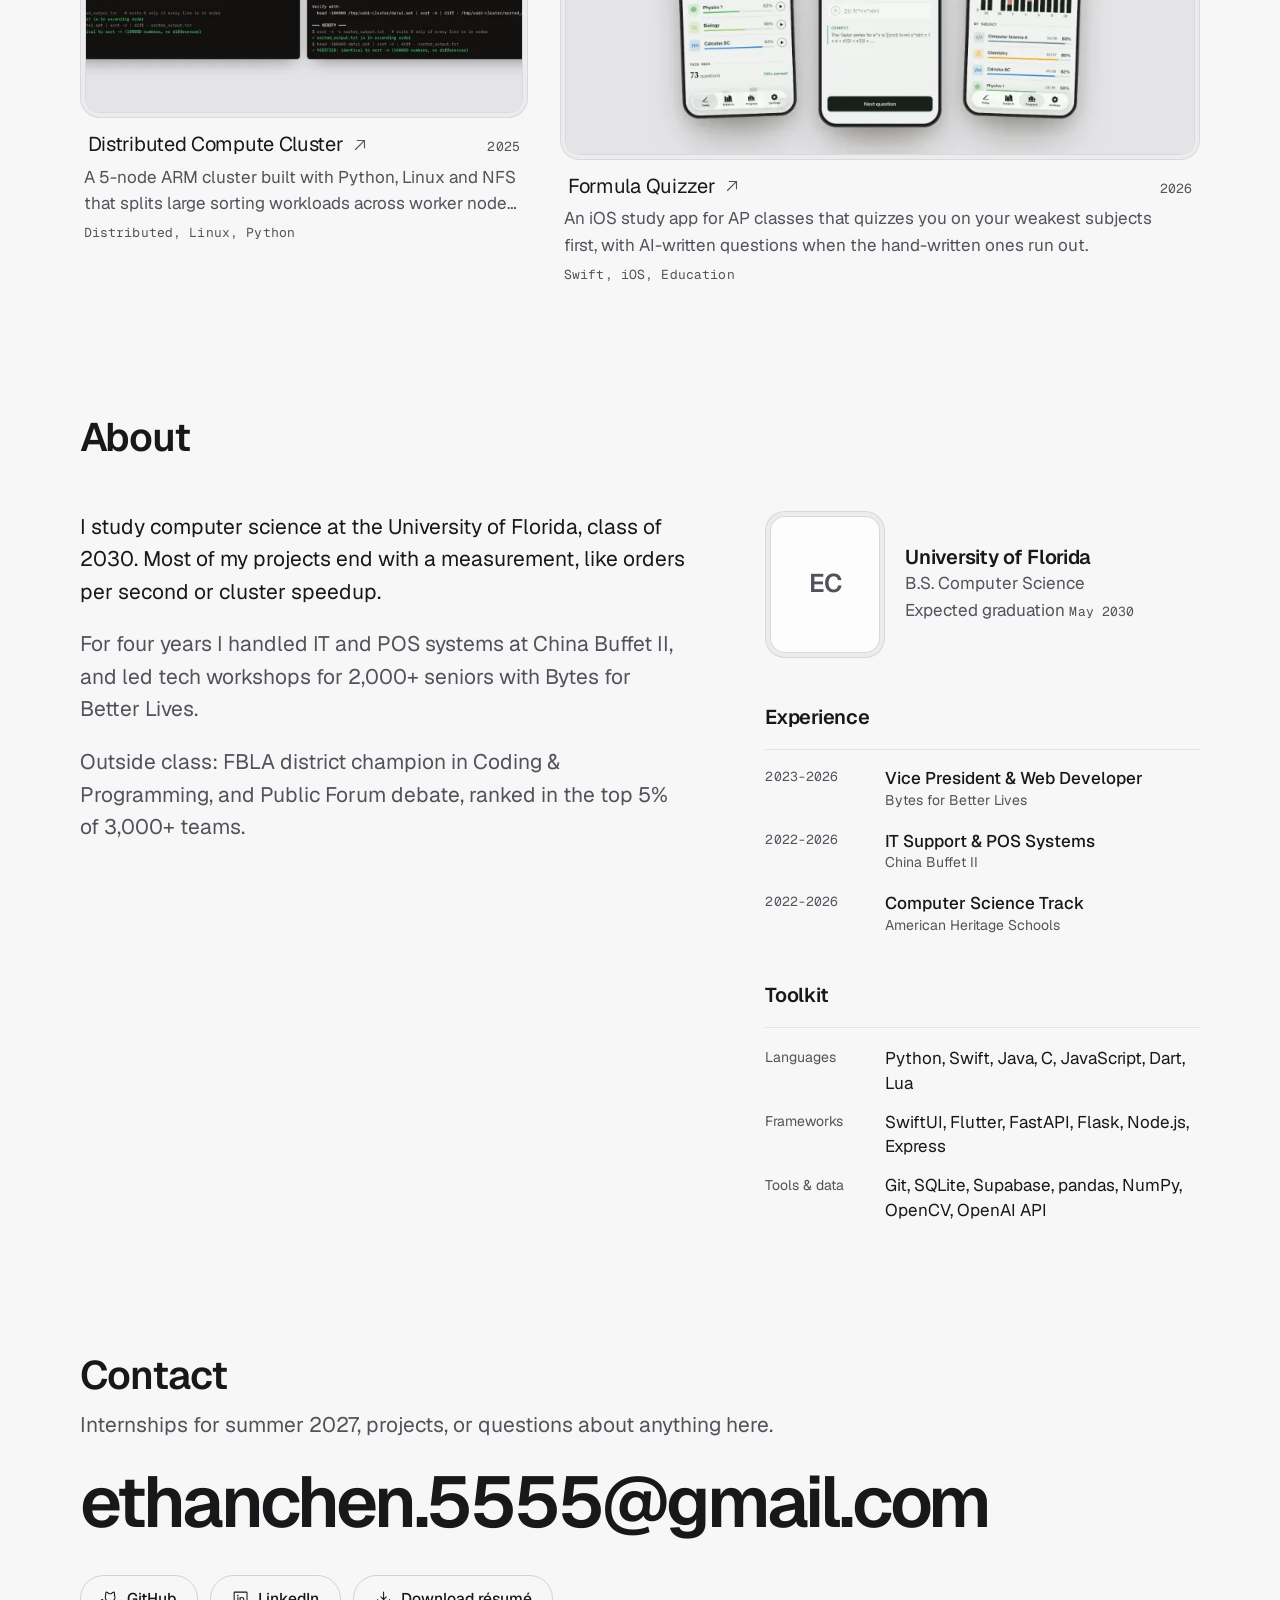
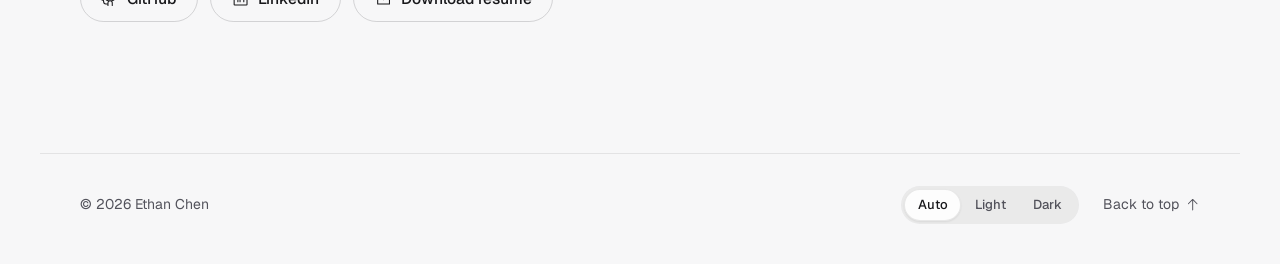
==== commit f20900af: "Fix Formula Quizzer preview: readable hero image, uncropped cover Co-Authored-By: Claude Opus 5.5 <n" ====
--- a/index.html
+++ b/index.html
@@ -67,7 +67,7 @@
             <span class="tile__meta"><span class="tile__title">ExchangeLab <svg class="icon" aria-hidden="true"><use href="icons.svg#i-arrow-up-right"/></svg></span><span class="mono muted">Python</span></span>
           </a>
           <a class="tile" href="#/work/formula-quizzer" data-slug="formula-quizzer" data-reveal style="--i:4">
-            <span class="frame"><span class="frame__img"><img src="images/formula-quizzer/cover.png" srcset="images/formula-quizzer/cover-800.webp 800w, images/formula-quizzer/cover-1400.webp 1400w, images/formula-quizzer/cover.png 2000w" sizes="(max-width: 900px) 46vw, 340px" alt="Formula Quizzer on three iPhones" width="2000" height="1000" fetchpriority="high"></span></span>
+            <span class="frame"><span class="frame__img"><img src="images/formula-quizzer/preview.png" srcset="images/formula-quizzer/preview-800.webp 800w, images/formula-quizzer/preview-1400.webp 1400w, images/formula-quizzer/preview.png 2000w" sizes="(max-width: 900px) 46vw, 340px" alt="Formula Quizzer’s Today screen and a calculus question on two iPhones" width="2000" height="1000" fetchpriority="high"></span></span>
             <span class="tile__meta"><span class="tile__title">Formula Quizzer <svg class="icon" aria-hidden="true"><use href="icons.svg#i-arrow-up-right"/></svg></span><span class="mono muted">Swift</span></span>
           </a>
         </div>
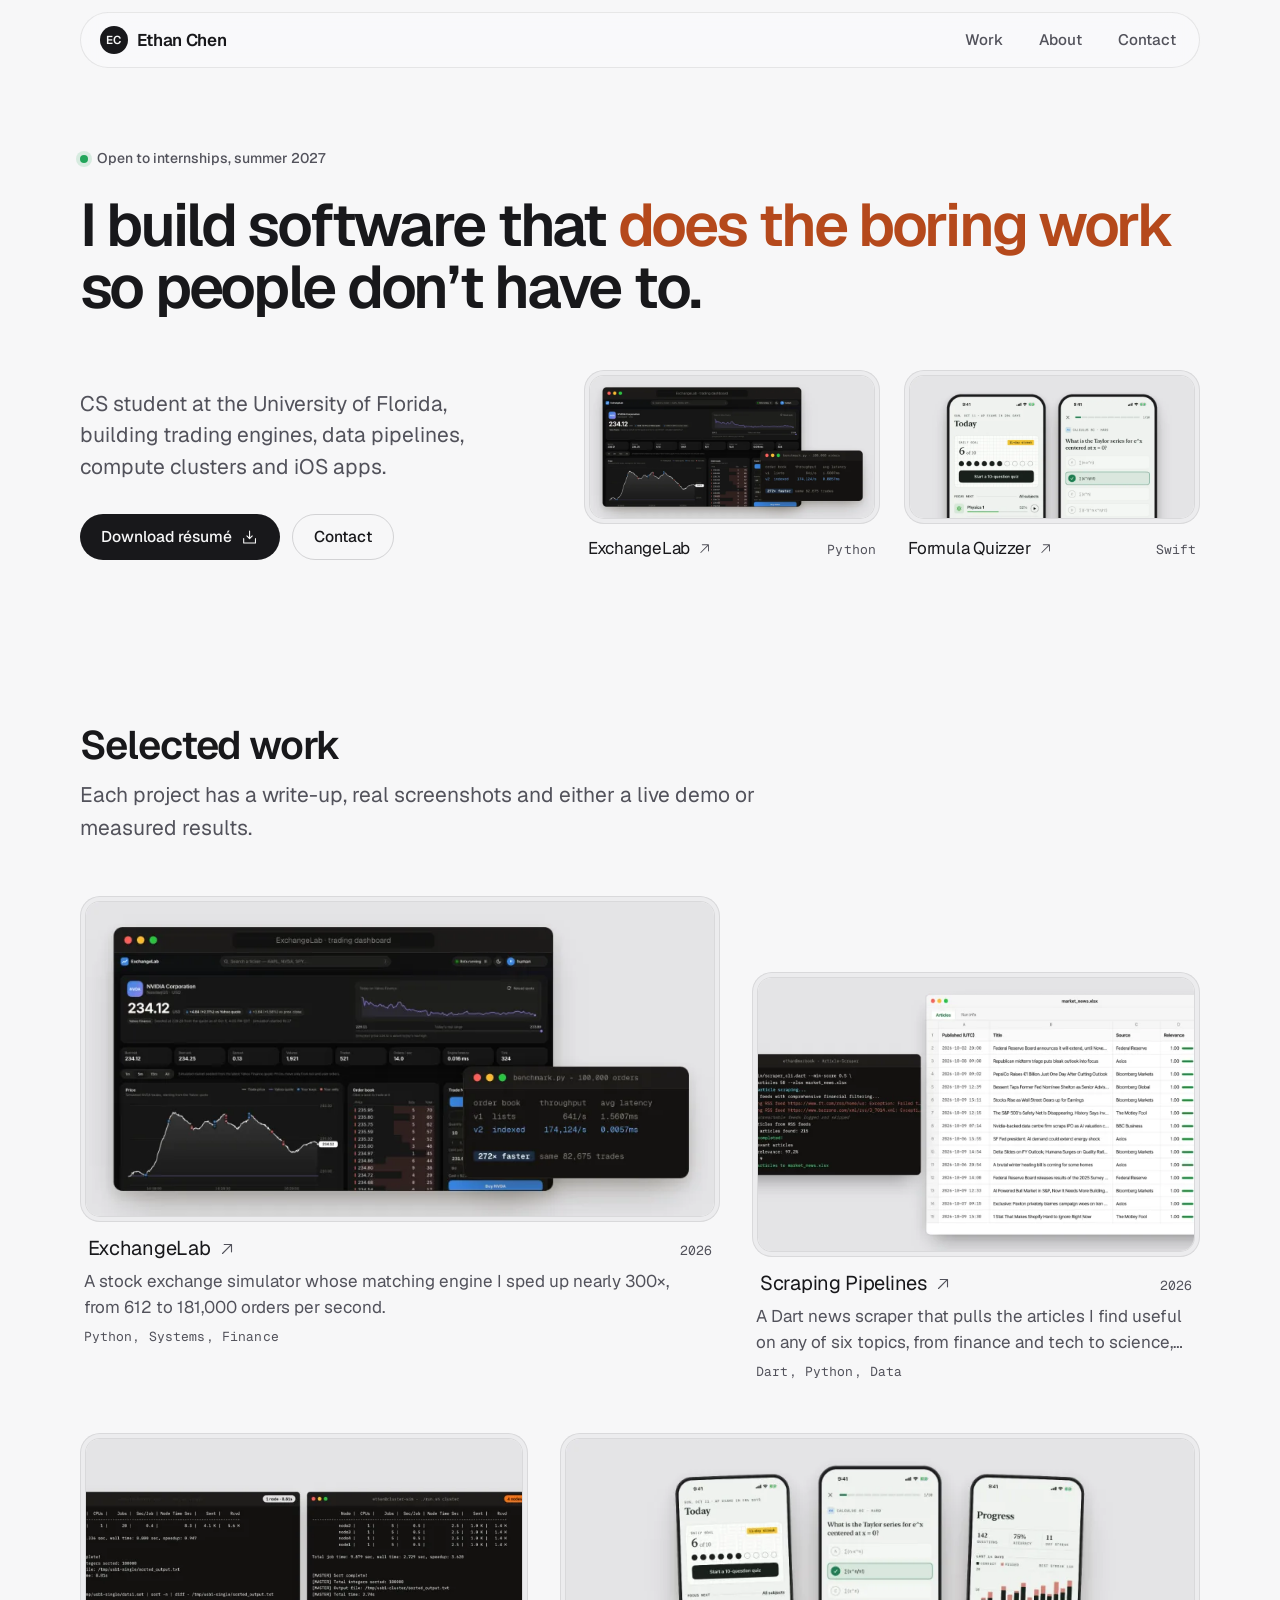
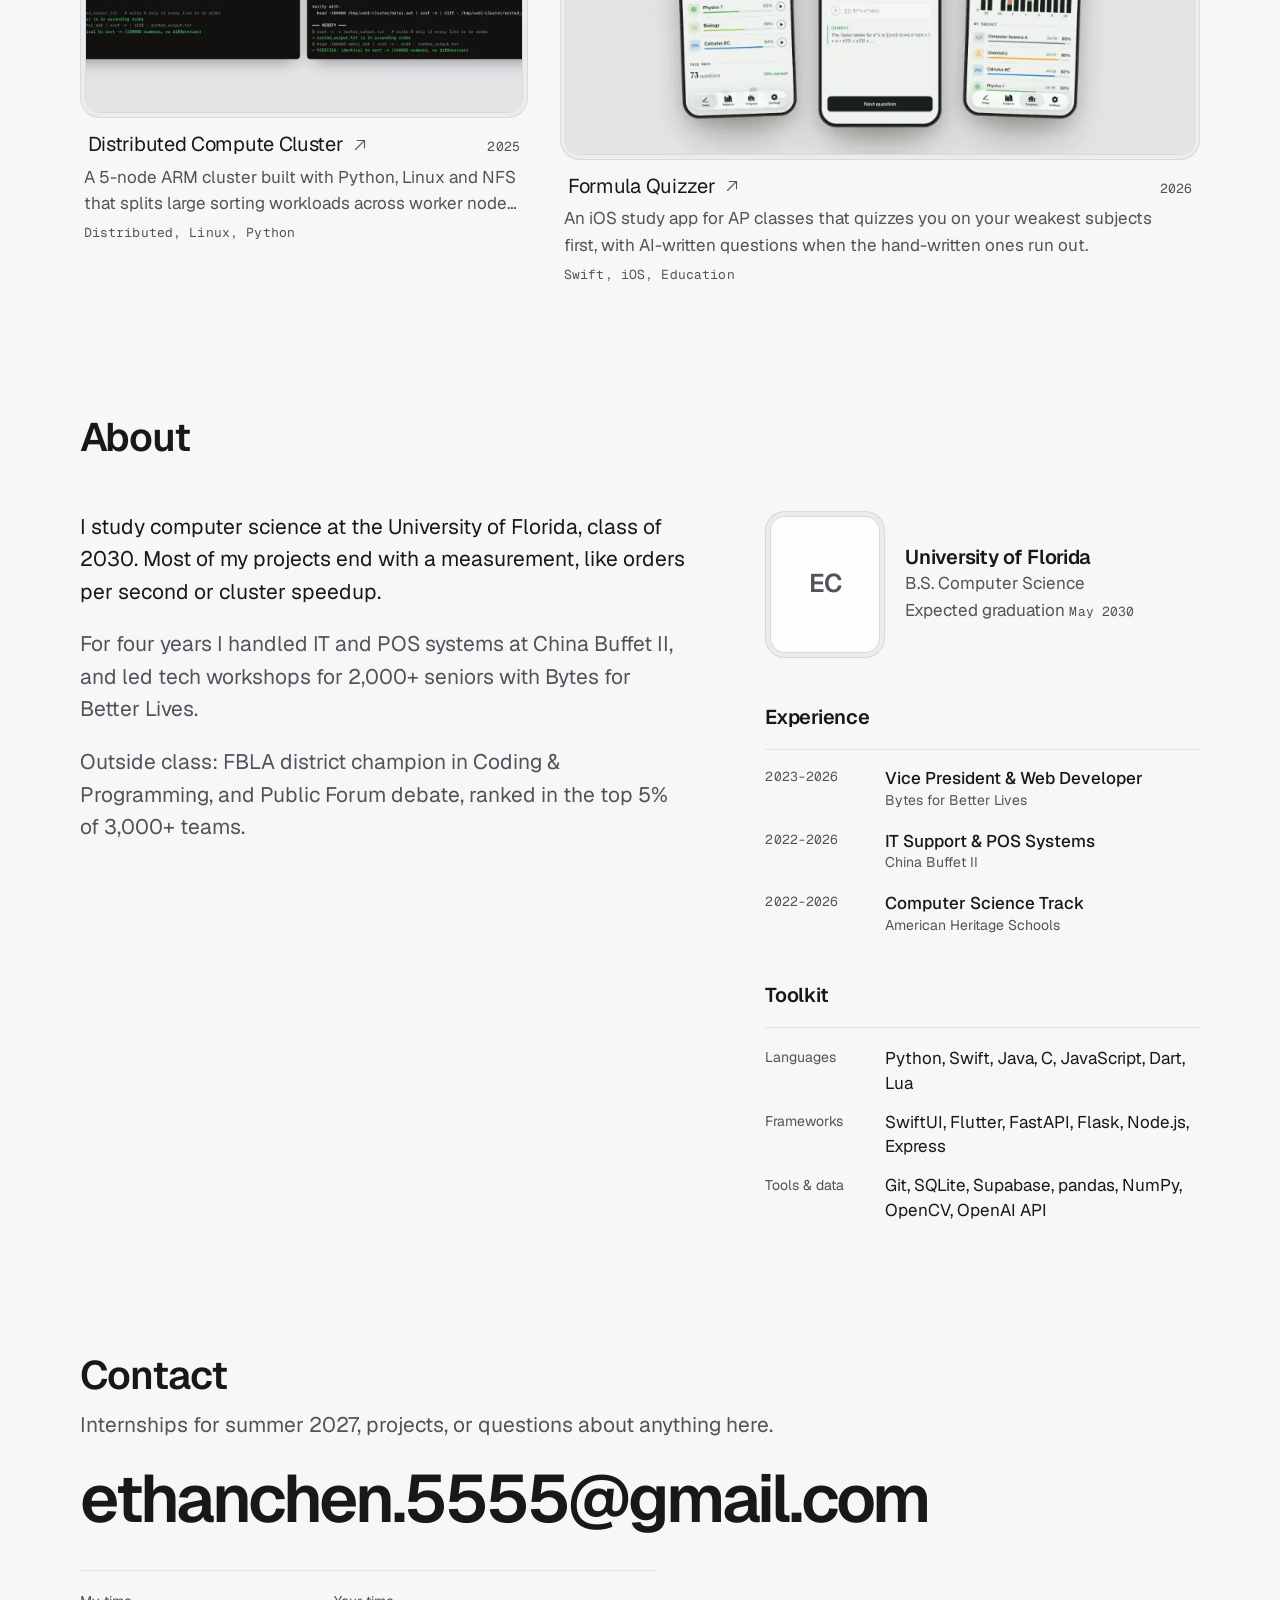
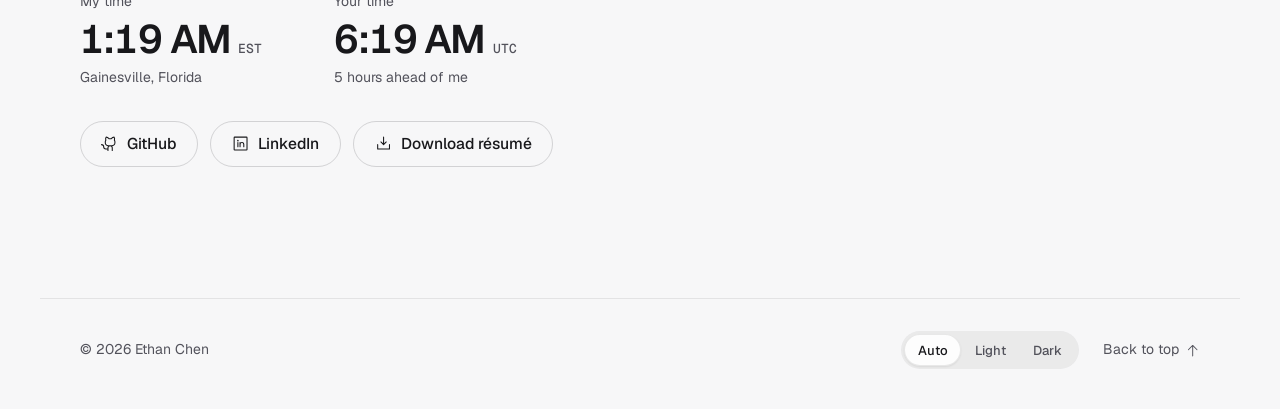
==== commit 7218836f: "Show my local time (ET) and the visitor's, with the hour difference Also keep the contact email on o" ====
--- a/index.html
+++ b/index.html
@@ -130,8 +130,20 @@
     <section class="section wrap" id="contact" aria-labelledby="contact-h">
       <h2 class="section__title" id="contact-h" data-reveal>Contact</h2>
       <p class="section__lede" data-reveal style="--i:1">Internships for summer 2027, projects, or questions about anything here.</p>
-      <a class="contact__mail" href="mailto:ethanchen.5555@gmail.com" data-reveal style="--i:2">ethanchen.5555@gmail.com</a>
-      <div class="contact__links" data-reveal style="--i:3">
+      <a class="contact__mail" href="mailto:ethanchen.5555@gmail.com" data-reveal style="--i:2">ethanchen.5555<wbr>@gmail.com</a>
+      <dl class="clocks" id="clocks" data-reveal style="--i:3" hidden>
+        <div class="clock">
+          <dt>My time</dt>
+          <dd><time class="clock__time" id="clock-mine">--:--</time> <span class="clock__zone" id="zone-mine">ET</span></dd>
+          <dd class="clock__note">Gainesville, Florida</dd>
+        </div>
+        <div class="clock">
+          <dt>Your time</dt>
+          <dd><time class="clock__time" id="clock-yours">--:--</time> <span class="clock__zone" id="zone-yours"></span></dd>
+          <dd class="clock__note" id="clock-diff"></dd>
+        </div>
+      </dl>
+      <div class="contact__links" data-reveal style="--i:4">
         <a class="btn btn--ghost" href="https://github.com/chenethan123" target="_blank" rel="noopener"><svg class="icon" aria-hidden="true"><use href="icons.svg#i-github-logo"/></svg>GitHub</a>
         <a class="btn btn--ghost" href="https://www.linkedin.com/in/chenethan11/" target="_blank" rel="noopener"><svg class="icon" aria-hidden="true"><use href="icons.svg#i-linkedin-logo"/></svg>LinkedIn</a>
         <a class="btn btn--ghost" href="Ethan_Chen_Resume.pdf" target="_blank" rel="noopener"><svg class="icon" aria-hidden="true"><use href="icons.svg#i-download-simple"/></svg>Download résumé</a>
--- a/styles.css
+++ b/styles.css
@@ -46,7 +46,7 @@
   --t-h3: 1.25rem;
   --t-h2: clamp(1.75rem, 1.2rem + 1.6vw, 2.5rem);
   --t-h1: clamp(2.3rem, 1.3rem + 3.1vw, 3.75rem);
-  --t-mail: clamp(1.9rem, 0.8rem + 4.6vw, 4.6rem);
+  --t-mail: clamp(1.35rem, 0.5rem + 4.6vw, 4.6rem);
 
   --gutter: clamp(1rem, 0.4rem + 2.6vw, 2.5rem);
   --section: clamp(5rem, 3rem + 6.5vw, 8.5rem);
@@ -370,7 +370,7 @@
 .contact__mail {
   position: relative; display: inline-block; margin: 1.5rem 0 2rem;
   font-size: var(--t-mail); font-weight: 600; line-height: 1; letter-spacing: -0.045em;
-  overflow-wrap: anywhere; padding-bottom: 0.08em;
+  overflow-wrap: break-word; padding-bottom: 0.08em;
   transition: color 0.25s ease;
 }
 .contact__mail::after {
@@ -381,6 +381,18 @@
 .contact__mail:hover { color: var(--accent); }
 .contact__mail:hover::after { transform: scaleX(1); }
 .contact__links { display: flex; flex-wrap: wrap; gap: 0.75rem; }
+
+/* Local time: mine (ET) next to the visitor's, with the hour difference */
+.clocks[hidden] { display: none; }
+.clocks {
+  display: grid; grid-template-columns: repeat(2, minmax(0, max-content)); gap: 1rem clamp(2rem, 6vw, 4.5rem);
+  margin-bottom: 2rem; padding-top: 1.25rem; border-top: 1px solid var(--line); max-width: 36rem;
+}
+.clock dt { color: var(--ink-2); font-size: var(--t-small); margin-bottom: 0.35rem; }
+.clock__time { font-size: var(--t-h2); font-weight: 600; letter-spacing: -0.03em; line-height: 1.1; font-variant-numeric: tabular-nums; }
+.clock__zone { color: var(--ink-2); font: 500 0.8125rem var(--mono); margin-left: 0.25rem; }
+.clock__note { color: var(--ink-2); font-size: var(--t-small); margin-top: 0.3rem; }
+@media (max-width: 420px) { .clocks { grid-template-columns: 1fr 1fr; gap: 1rem; } }
 
 /* Footer */
 .footer {
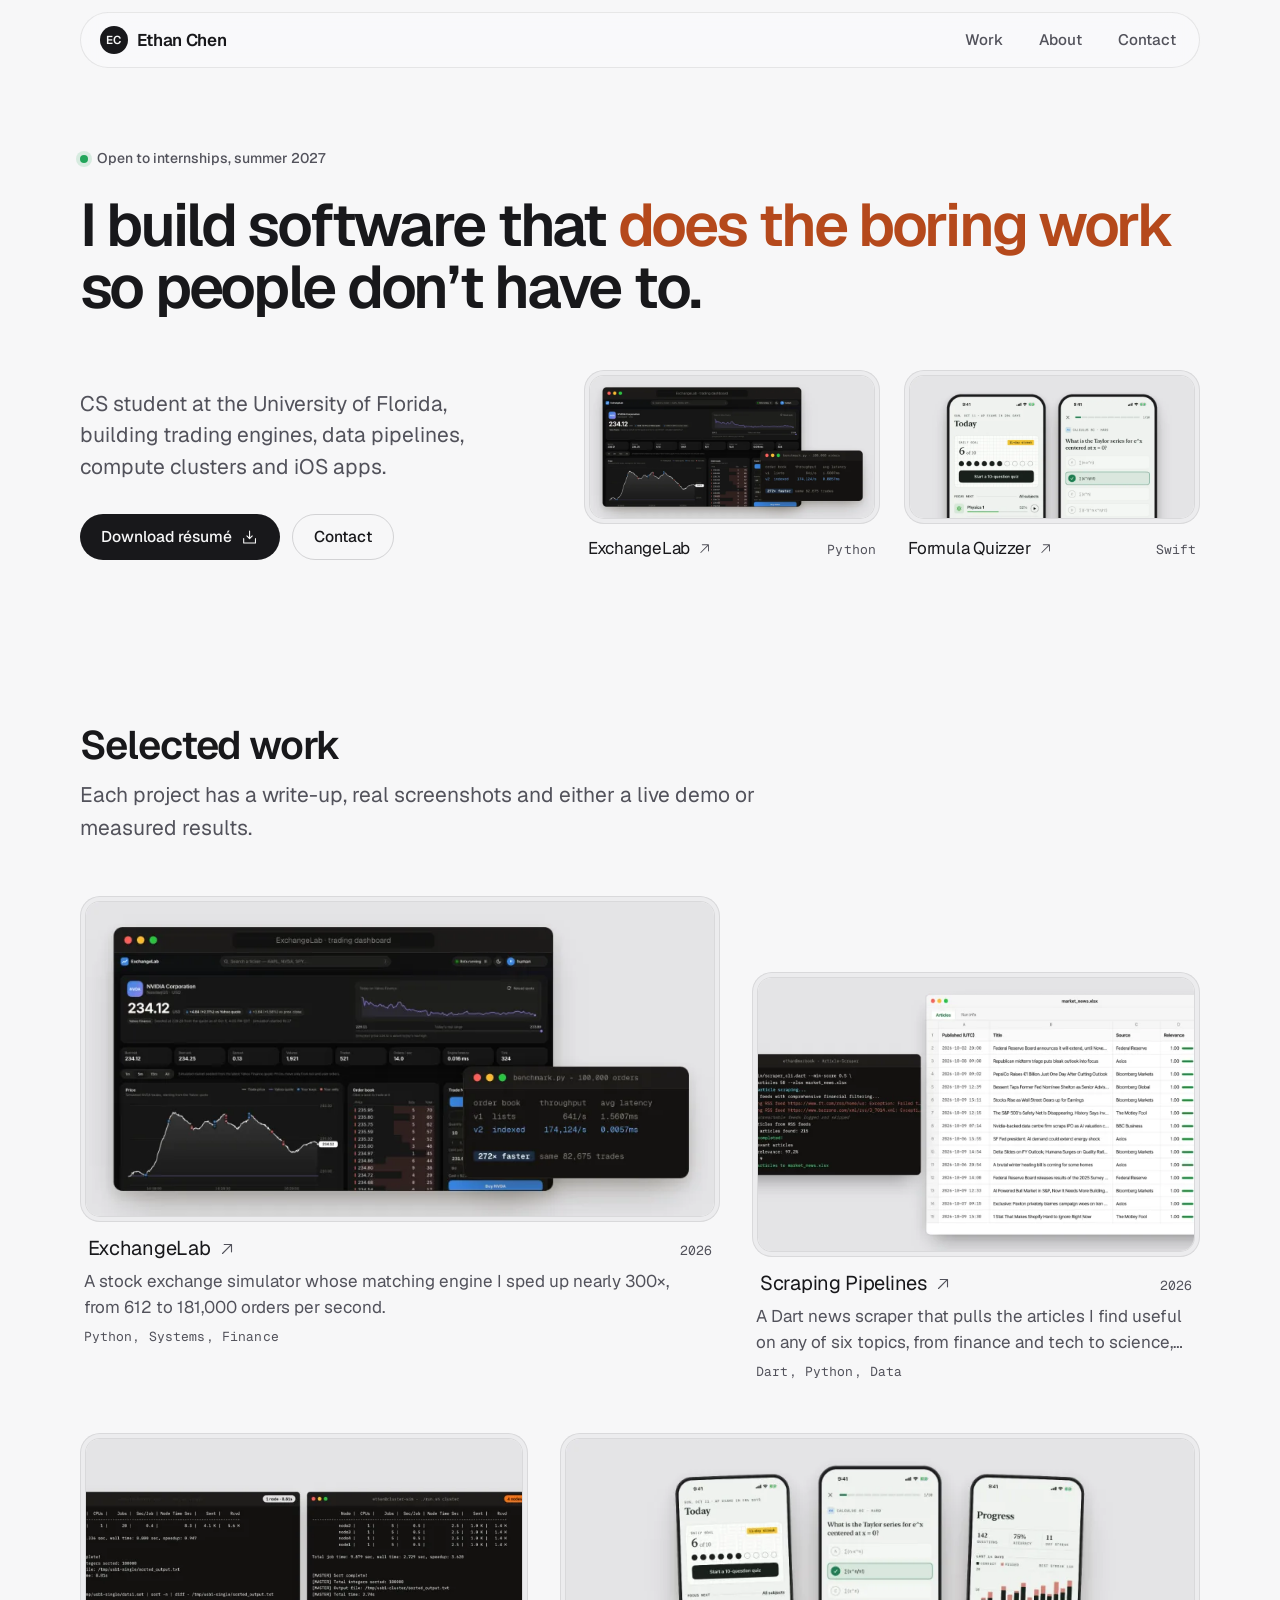
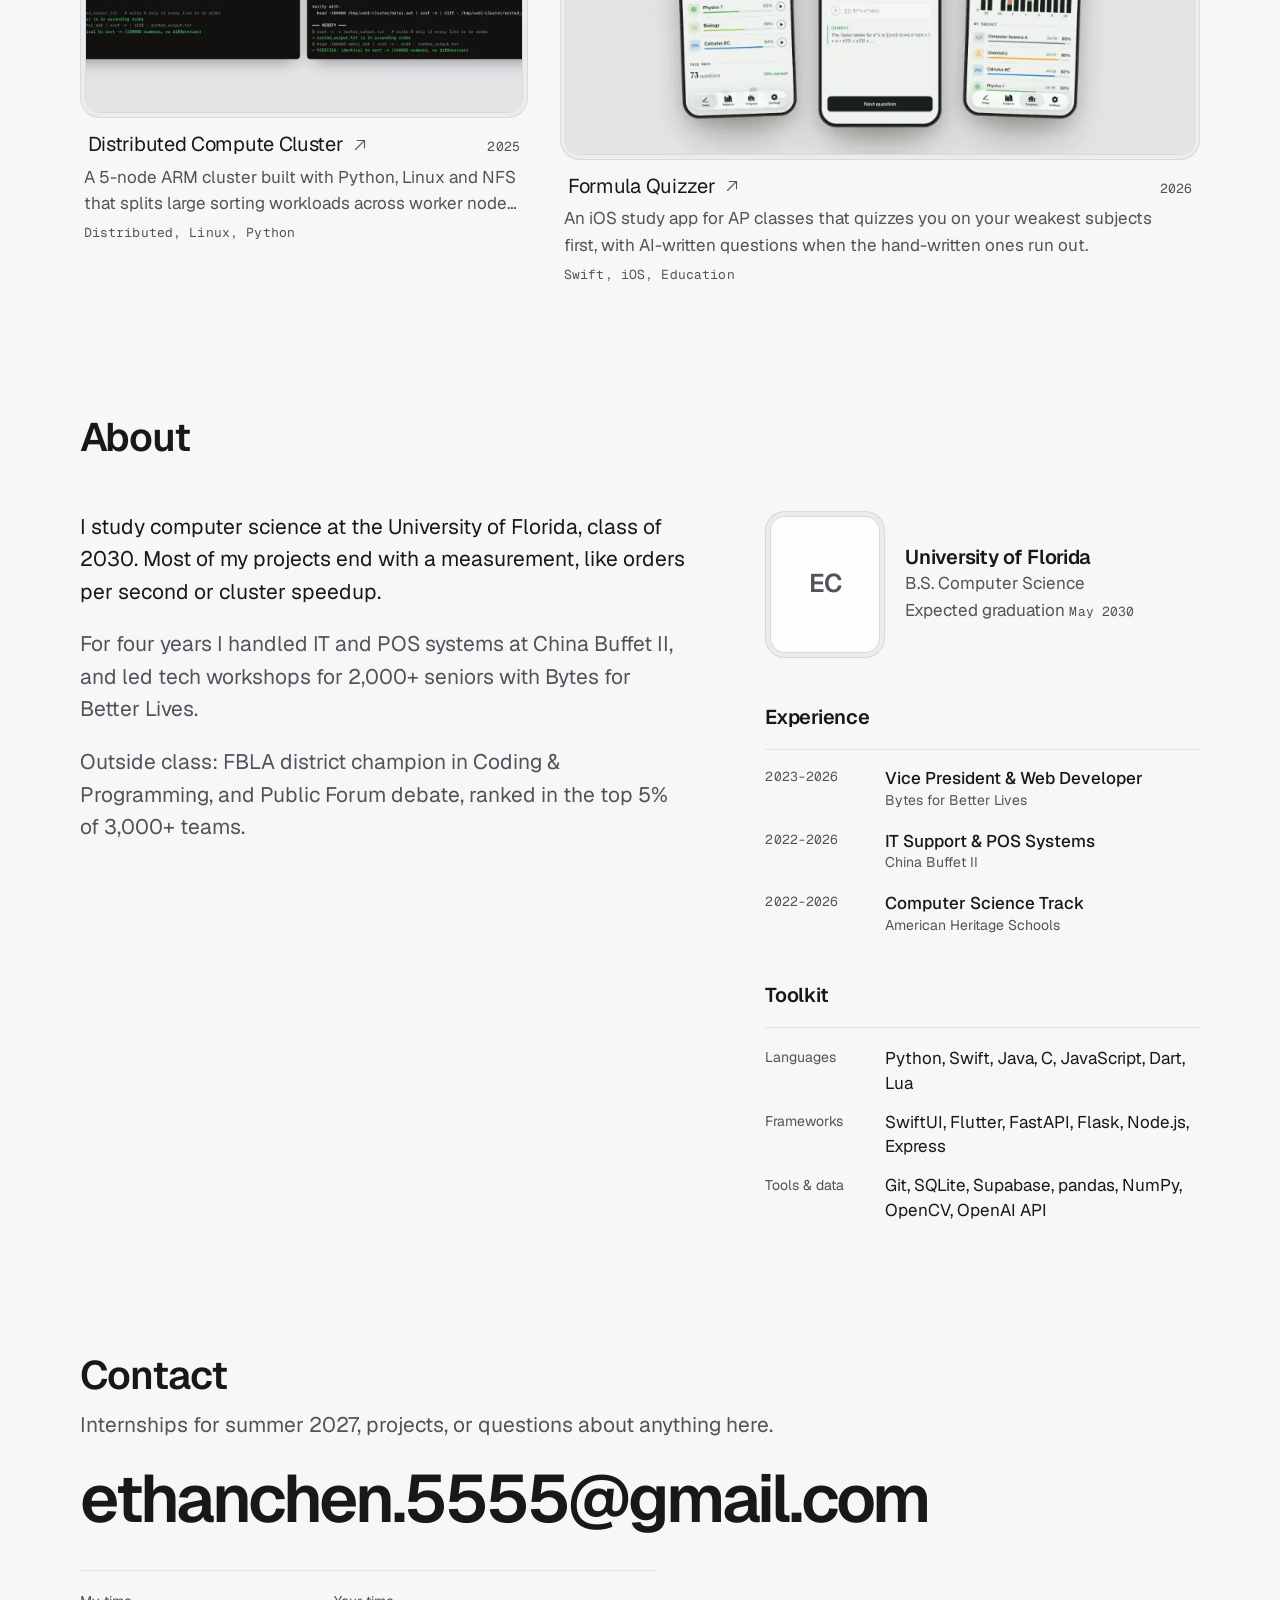
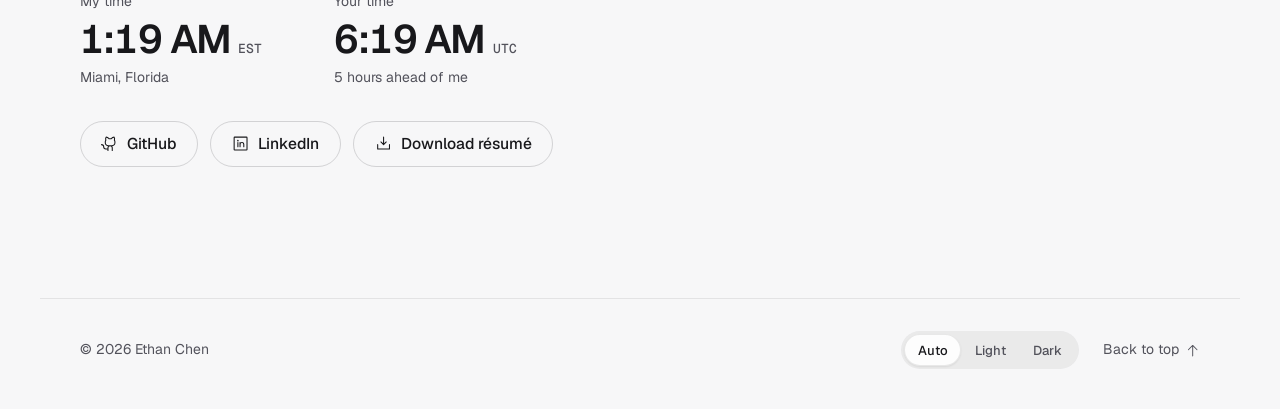
==== commit 3d19c1f5: "Label my clock Miami, Florida Co-Authored-By: Claude Opus 5.5 <noreply@anthropic.com>" ====
--- a/index.html
+++ b/index.html
@@ -135,7 +135,7 @@
         <div class="clock">
           <dt>My time</dt>
           <dd><time class="clock__time" id="clock-mine">--:--</time> <span class="clock__zone" id="zone-mine">ET</span></dd>
-          <dd class="clock__note">Gainesville, Florida</dd>
+          <dd class="clock__note">Miami, Florida</dd>
         </div>
         <div class="clock">
           <dt>Your time</dt>
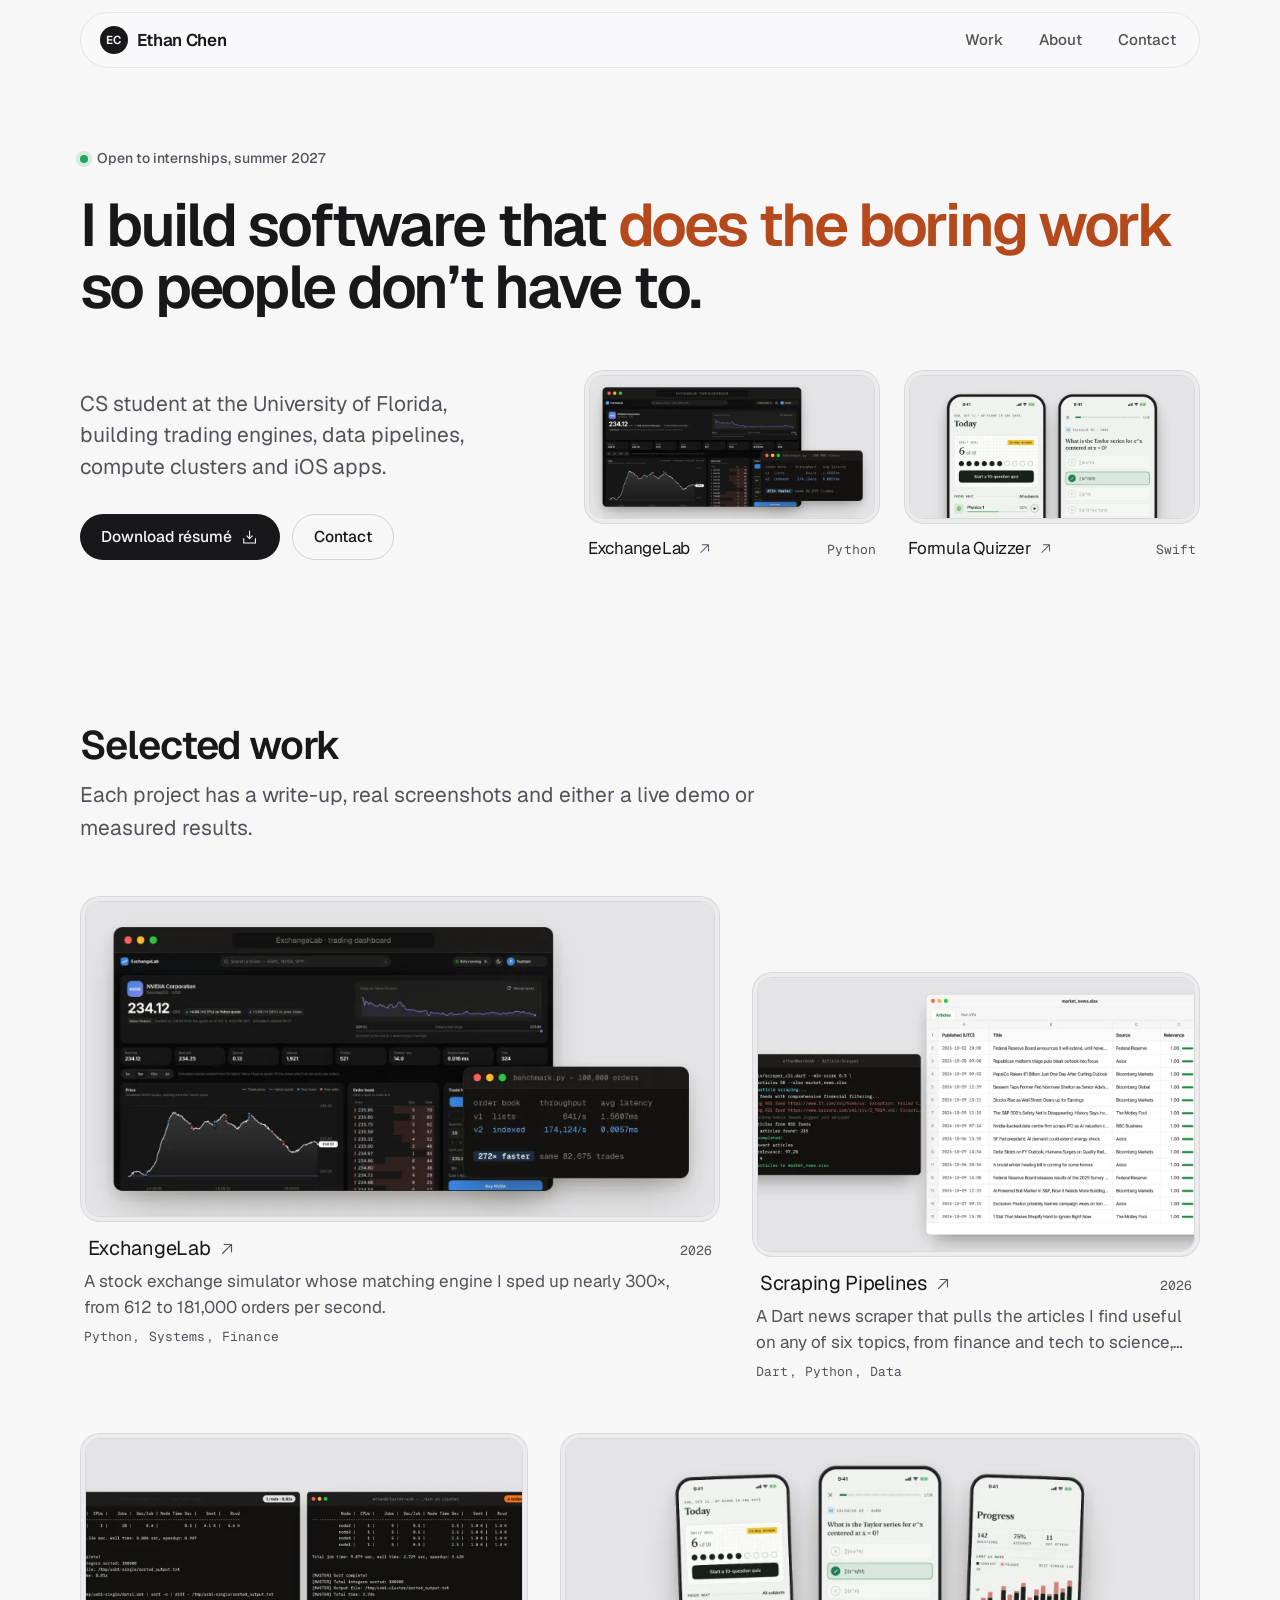
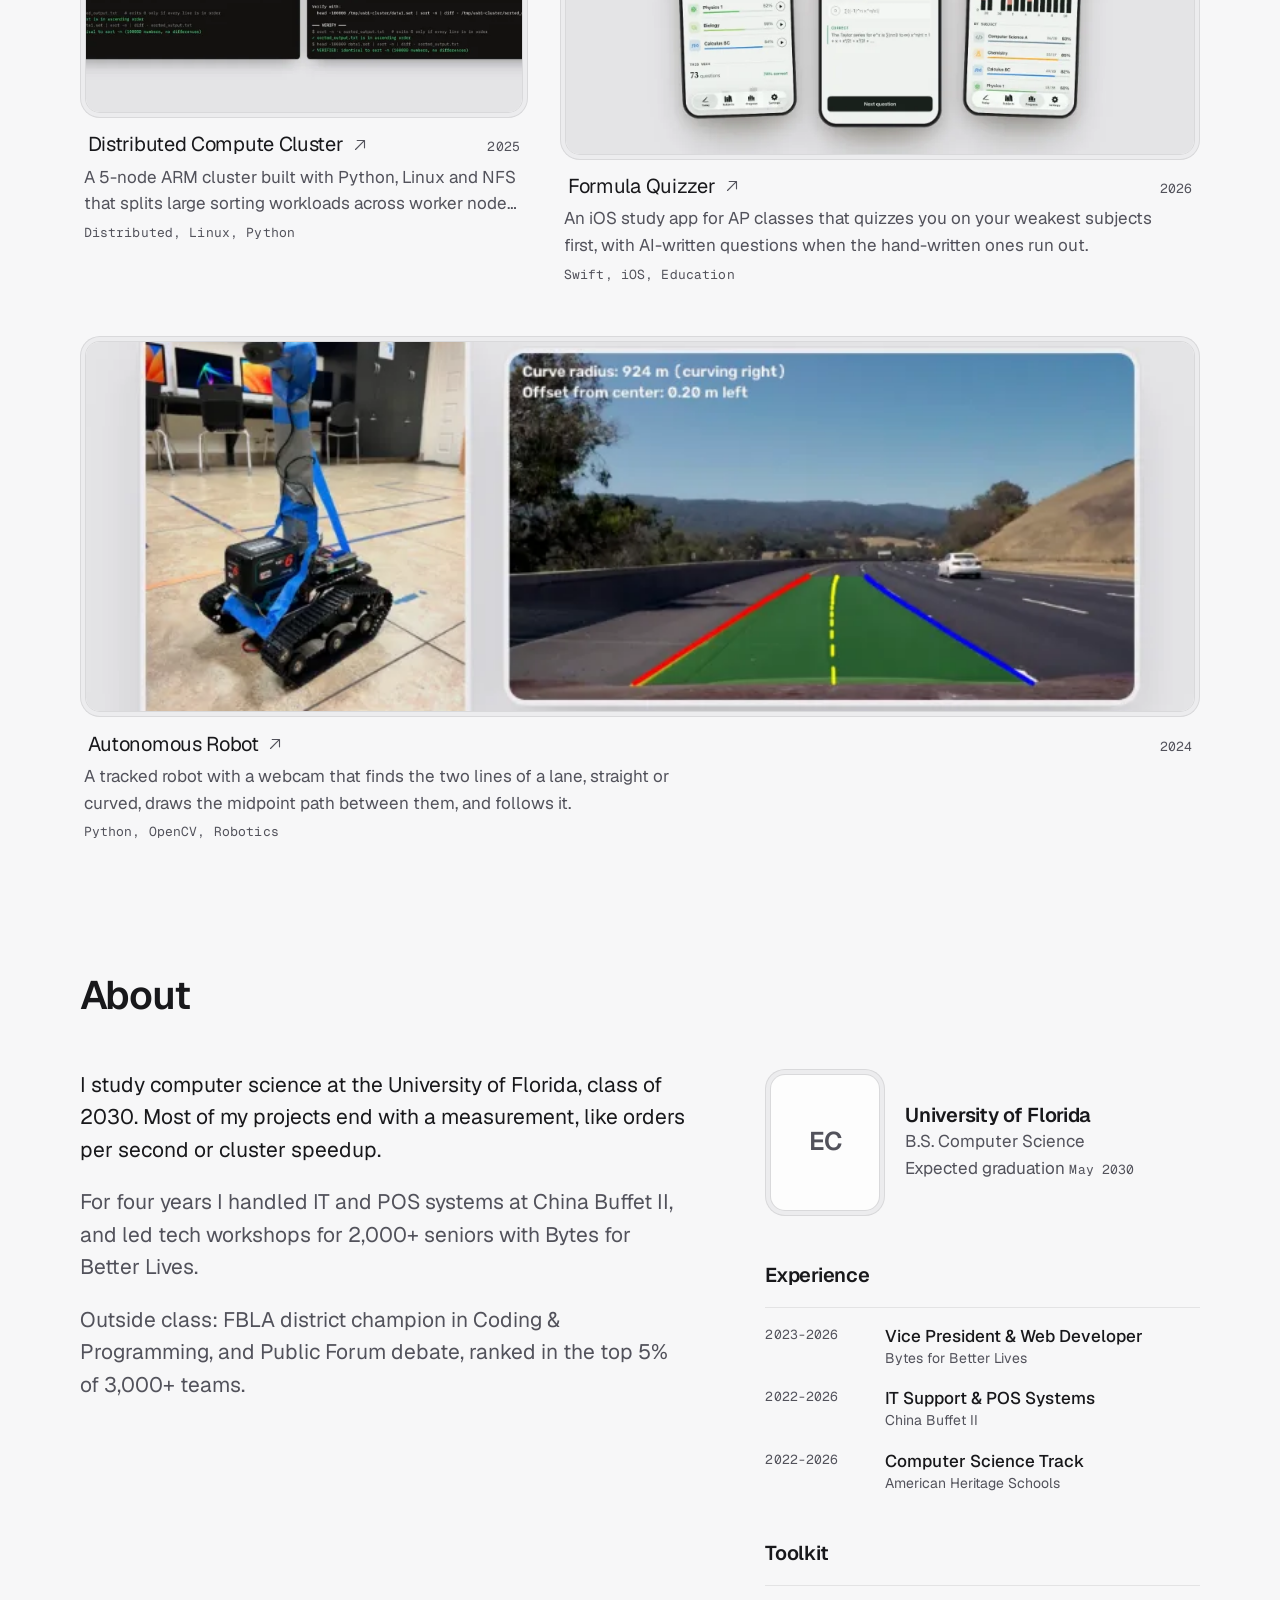
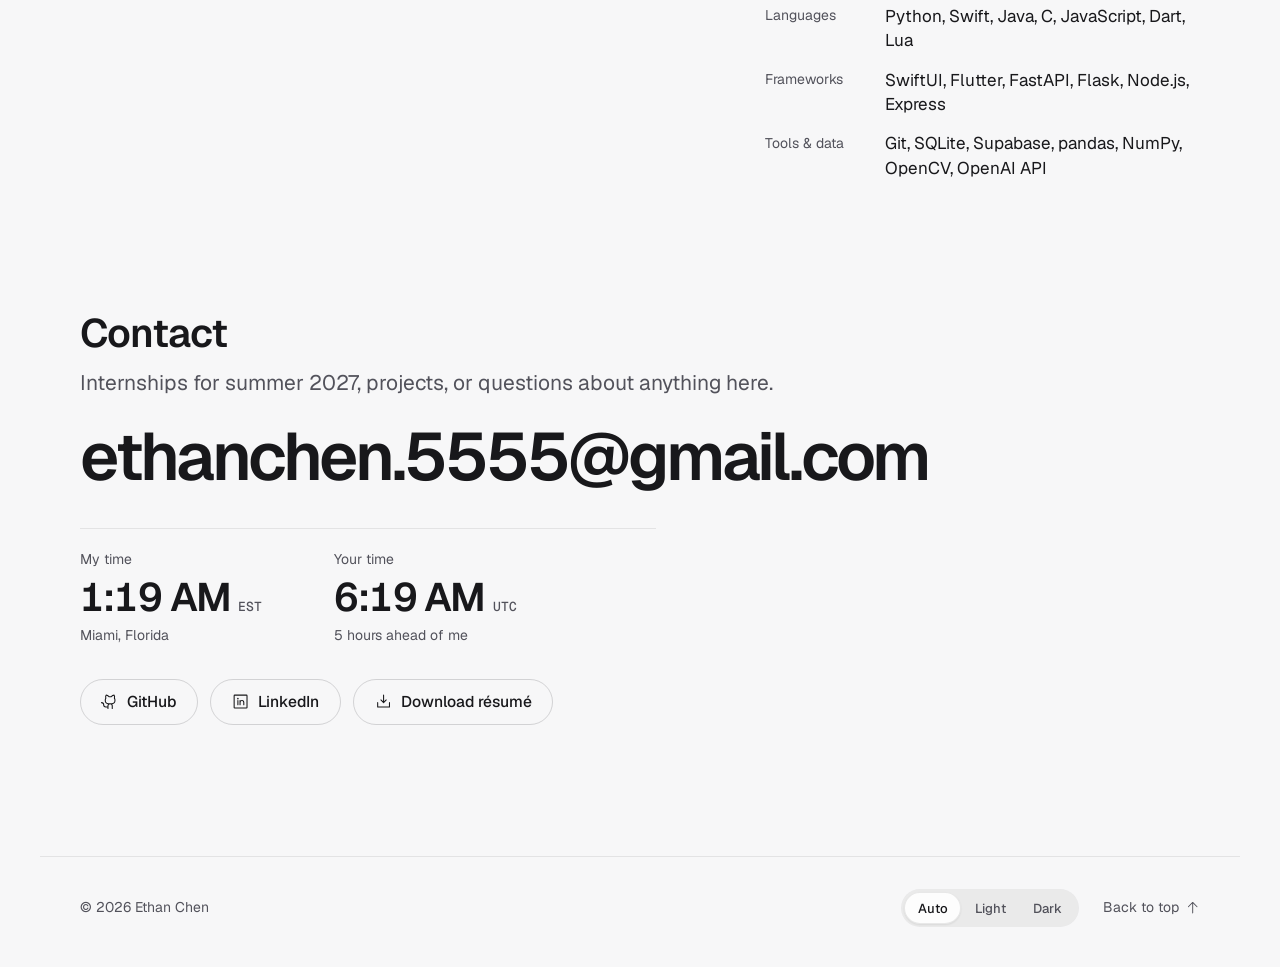
==== commit 1edf9a52: "Version CSS/JS links by content hash so updates show immediately GitHub Pages caches assets for 10 m" ====
--- a/index.html
+++ b/index.html
@@ -18,7 +18,7 @@
   <link rel="icon" href="favicon.svg" type="image/svg+xml">
   <link rel="apple-touch-icon" href="apple-touch-icon.png">
   <link rel="preload" href="fonts/Geist-Variable.woff2" as="font" type="font/woff2" crossorigin>
-  <link rel="stylesheet" href="styles.css">
+  <link rel="stylesheet" href="styles.css?v=232cd053">
   <script>
     document.documentElement.classList.add('js');
     // Apply a saved theme choice before first paint (no flash)
@@ -192,7 +192,7 @@
     </div>
   </dialog>
 
-  <script src="projects.js"></script>
-  <script src="script.js"></script>
+  <script src="projects.js?v=e3e16b93"></script>
+  <script src="script.js?v=06ebb352"></script>
 </body>
 </html>
--- a/styles.css
+++ b/styles.css
@@ -310,6 +310,12 @@
 .tile:active .frame { transform: scale(0.99); }
 .tile .frame { transition: transform var(--press) ease-out, box-shadow 0.3s ease; }
 .tile:hover .frame { box-shadow: inset 0 0 0 1px var(--line-strong), var(--shadow); }
+.tile.is-missing .frame__img {
+  display: grid; place-items: center; text-align: center; padding: 1rem;
+  background: repeating-linear-gradient(135deg, transparent 0 14px, var(--line) 14px 15px), var(--surface);
+}
+.tile.is-missing img { display: none; }
+.tile.is-missing .frame__img::after { content: "Images coming soon"; color: var(--ink-2); font: 500 0.9375rem var(--font); }
 .tile__meta { display: flex; align-items: baseline; justify-content: space-between; gap: 1rem; padding-inline: 0.25rem; }
 .tile__title { font-size: var(--t-h3); letter-spacing: -0.015em; line-height: 1.25; display: inline-flex; align-items: center; gap: 0.45rem; }
 .tile__title .icon { width: 0.9em; height: 0.9em; color: var(--ink-2); transition: transform var(--spring-t) var(--spring), color 0.2s ease; }
@@ -330,6 +336,9 @@
 .work > li:nth-child(4n + 2), .work > li:nth-child(4n + 3) { grid-column: span 5; }
 .work > li:nth-child(4n + 2) .frame__img, .work > li:nth-child(4n + 3) .frame__img { --ar: 16 / 10; }
 .work > li:nth-child(4n + 2) { margin-top: clamp(2rem, 6vw, 5rem); }
+/* An odd project out spans the full row (no empty cell) */
+.work > li:last-child:nth-child(odd) { grid-column: 1 / -1; }
+.work > li:last-child:nth-child(odd) .frame__img { --ar: 3 / 1; }
 .project__body { display: grid; gap: 0.4rem; padding-inline: 0.25rem; }
 .project__summary { color: var(--ink-2); max-width: 54ch; display: -webkit-box; -webkit-line-clamp: 2; -webkit-box-orient: vertical; overflow: hidden; }
 .project__tags { color: var(--ink-2); }
@@ -478,6 +487,7 @@
 .shot .frame { transition: transform var(--press) ease-out; }
 .shot figcaption { color: var(--ink-2); font-size: var(--t-small); max-width: 70ch; padding-inline: 0.25rem; }
 .shot--cover .frame__img { --ar: 2 / 1; }
+.case__video { display: block; width: 100%; height: 100%; object-fit: cover; background: #000; }
 .gallery { display: grid; gap: 2rem 1.5rem; grid-template-columns: repeat(auto-fit, minmax(min(100%, 380px), 1fr)); }
 .gallery .shot { --ar: 16 / 10; }
 .gallery .shot .frame__img { --ar: inherit; --pos: top; }
@@ -485,7 +495,9 @@
 
 .shot.is-missing .frame__img { display: grid; place-items: center; }
 .shot.is-missing img { display: none; }
-.shot.is-missing .frame__img::after { content: "Image missing: " attr(data-path); color: var(--ink-2); font: 0.8125rem var(--mono); padding: 1rem; }
+.shot.is-missing .frame__img { background: repeating-linear-gradient(135deg, transparent 0 14px, var(--line) 14px 15px), var(--surface); }
+.shot.is-missing .frame__img::after { content: "Image coming soon"; color: var(--ink-2); font: 500 0.9375rem var(--font); padding: 1rem; }
+.shot.is-missing .shot__btn { cursor: default; }
 
 .case__next {
   display: grid; gap: 0.5rem; margin-top: clamp(4rem, 8vw, 7rem); padding-block: 2rem clamp(3rem, 6vw, 5rem);
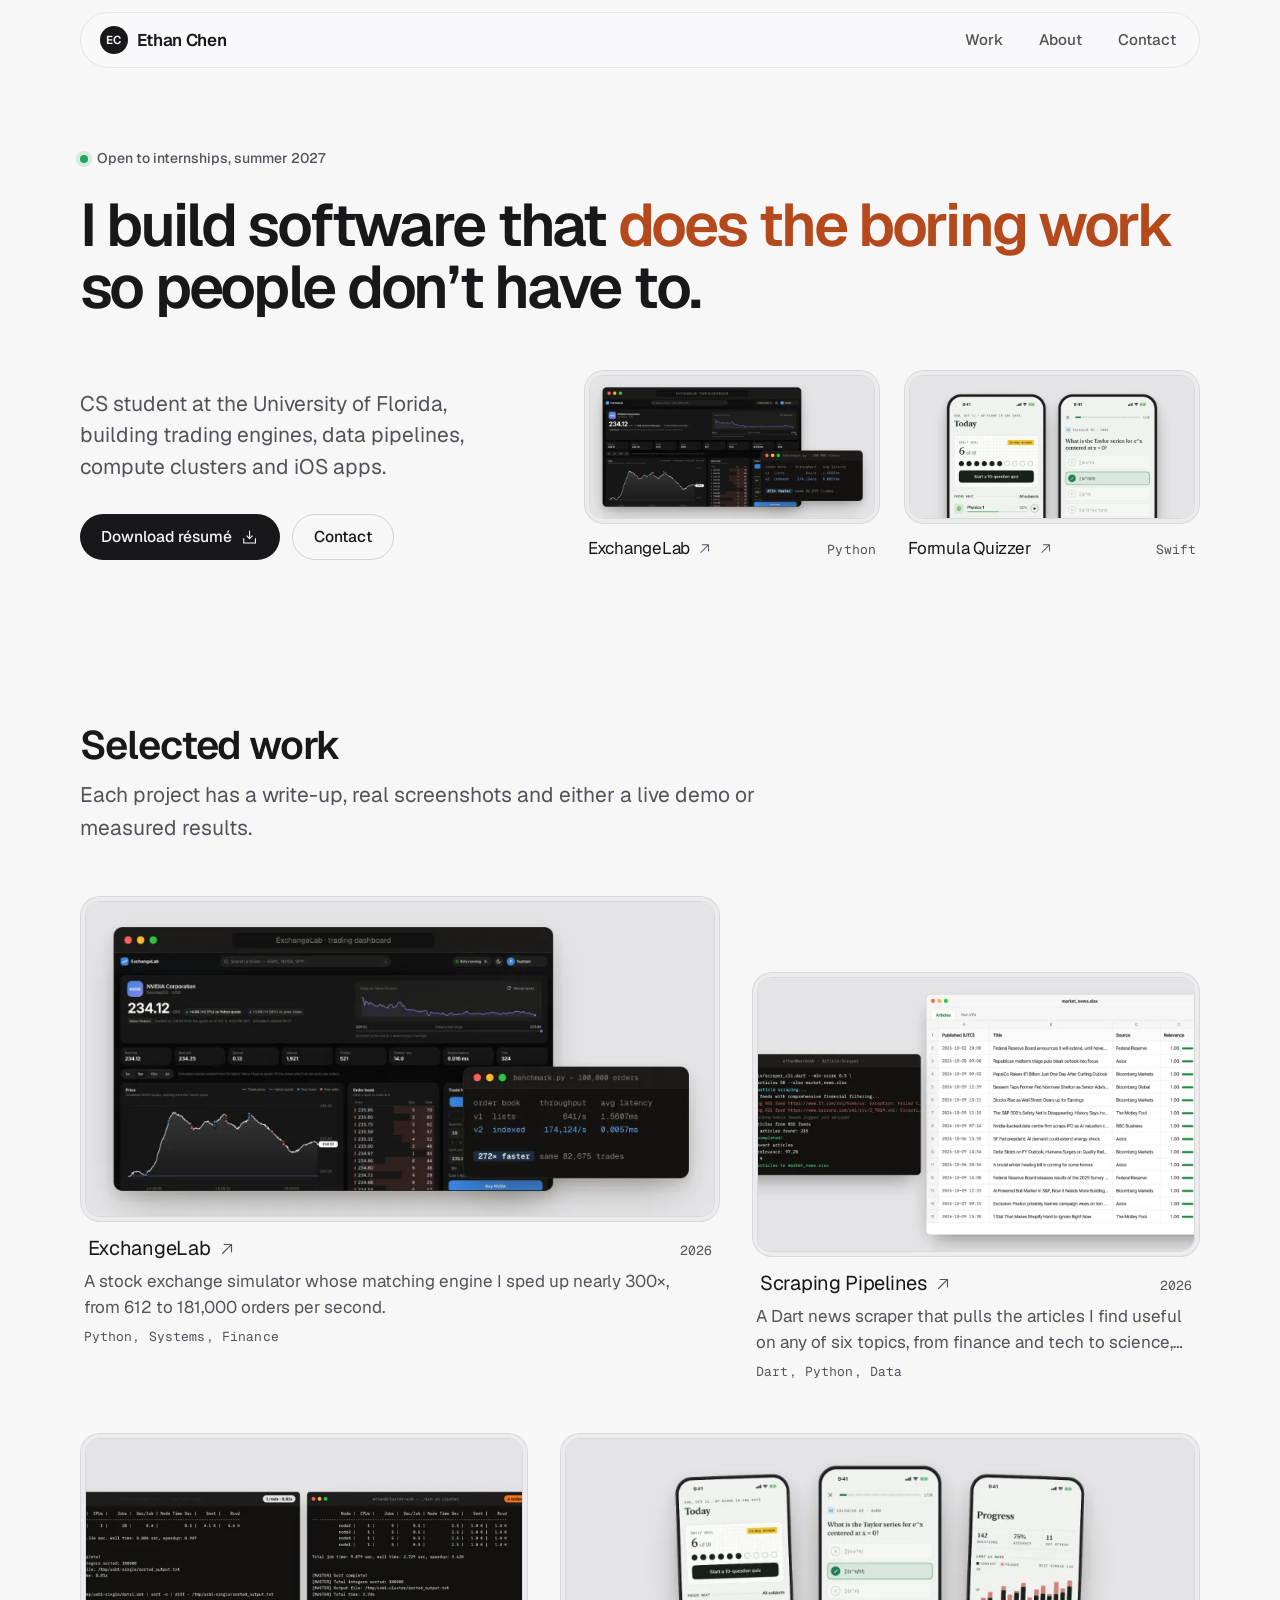
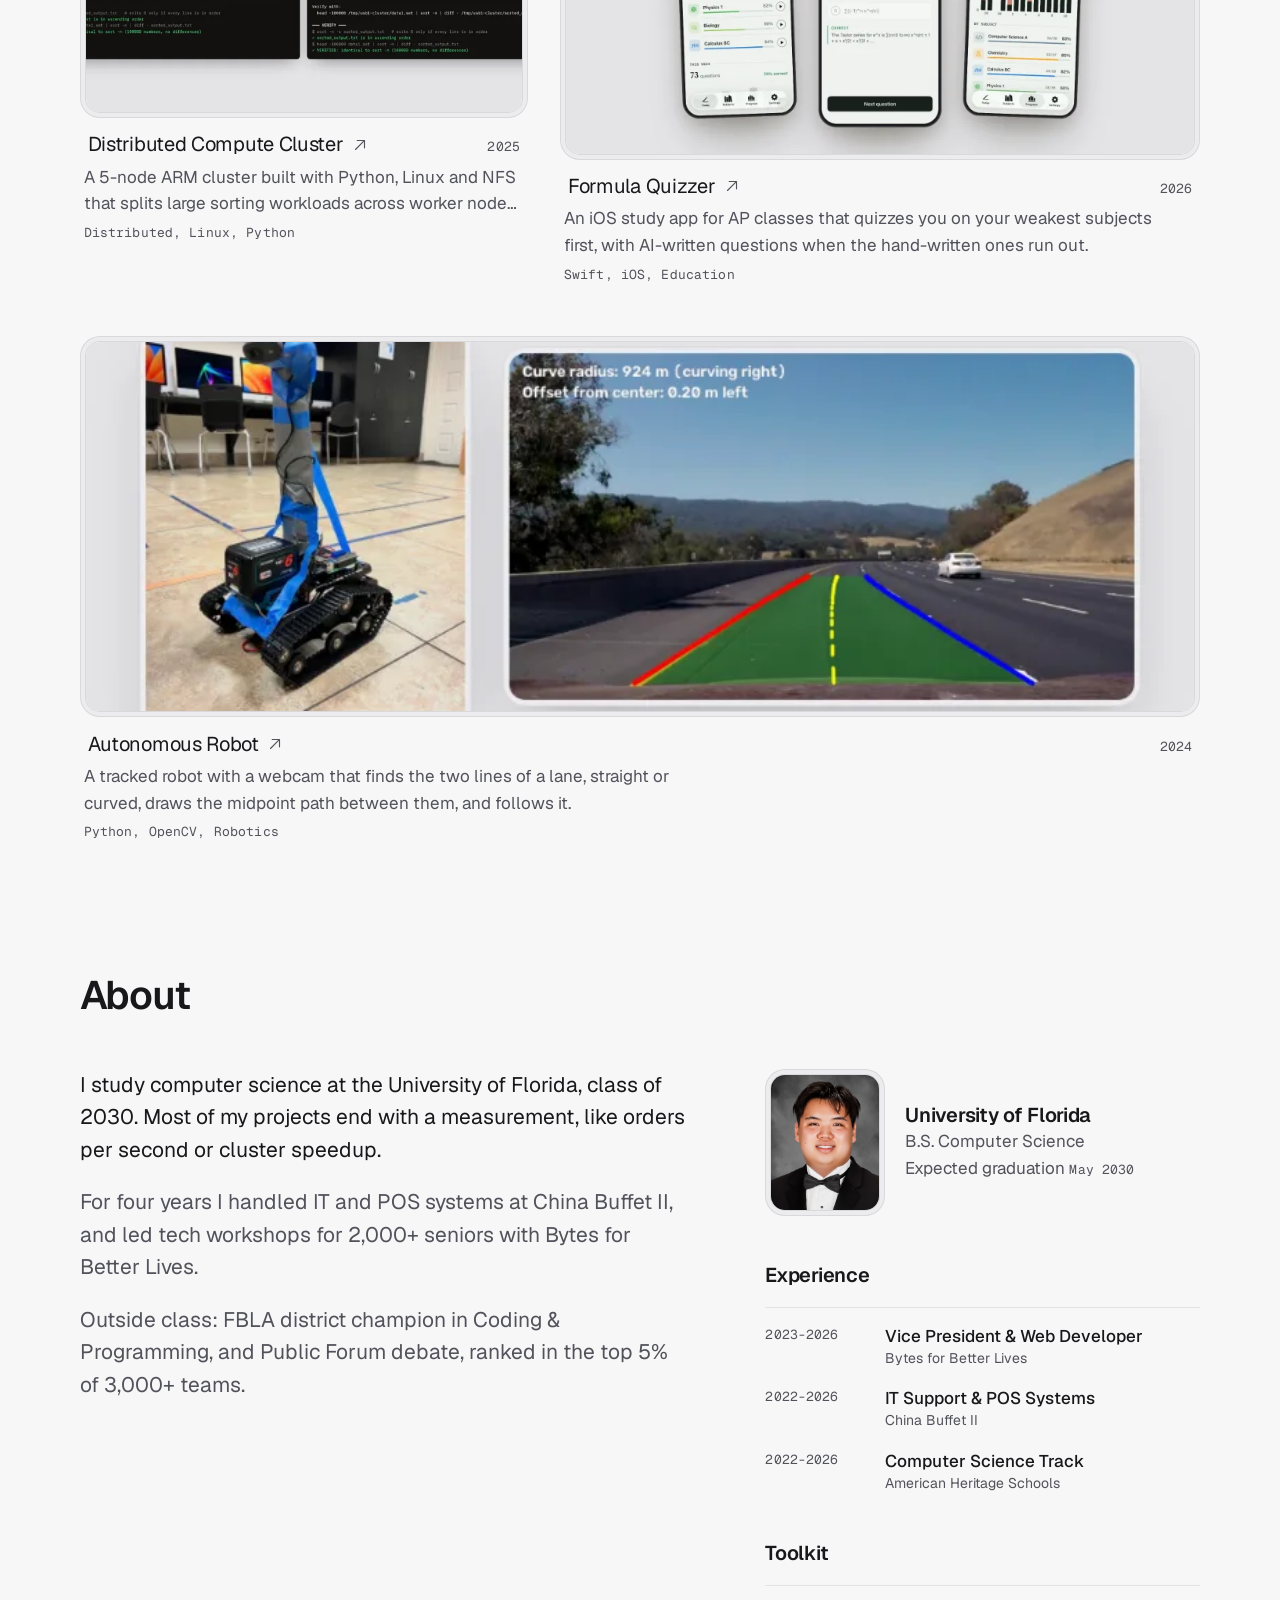
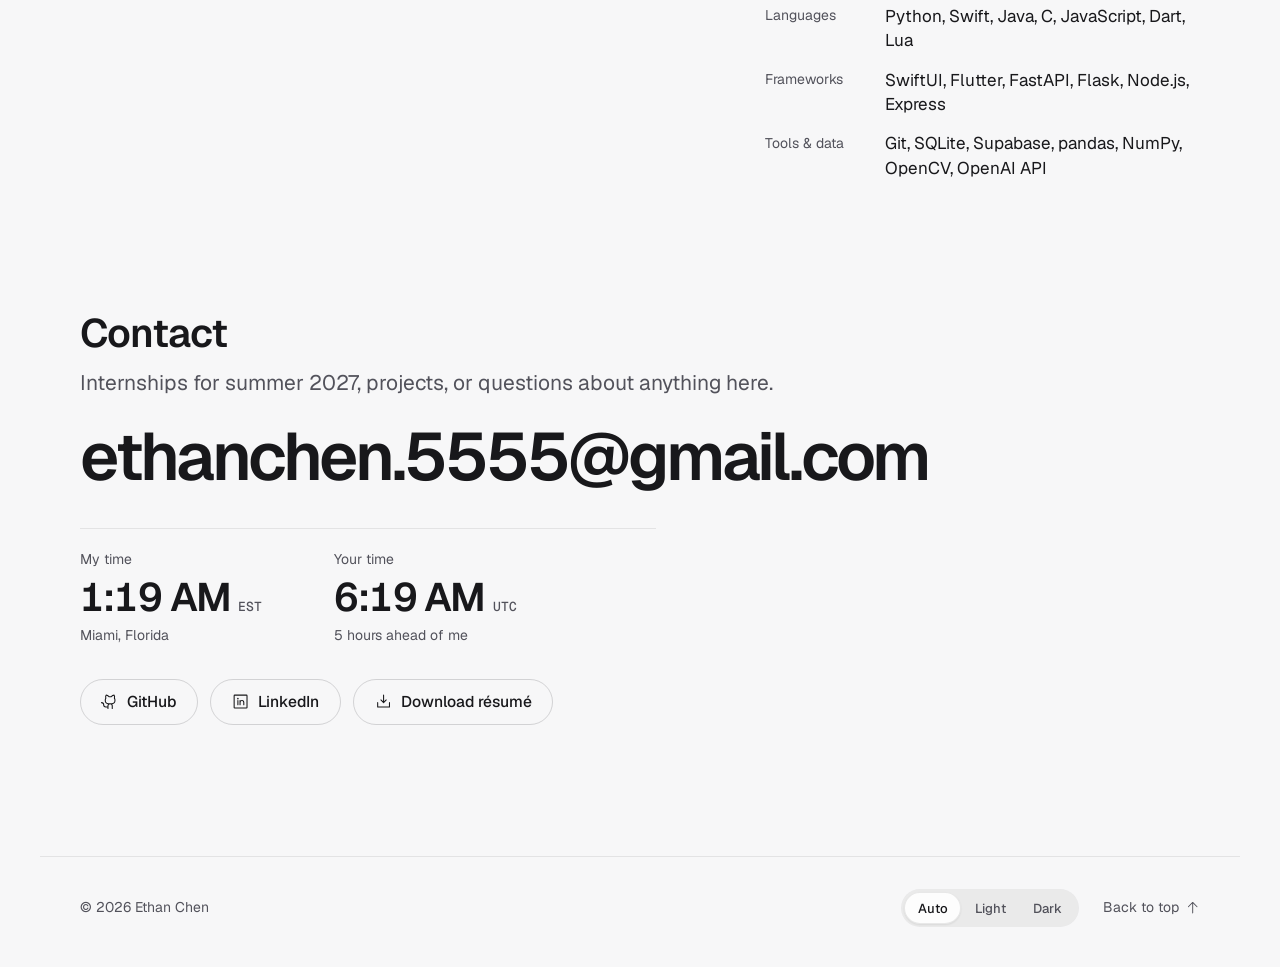
==== commit 199b5273: "Add headshot to the About section Co-Authored-By: Claude Opus 5.5 <noreply@anthropic.com>" ====
--- a/index.html
+++ b/index.html
@@ -18,7 +18,7 @@
   <link rel="icon" href="favicon.svg" type="image/svg+xml">
   <link rel="apple-touch-icon" href="apple-touch-icon.png">
   <link rel="preload" href="fonts/Geist-Variable.woff2" as="font" type="font/woff2" crossorigin>
-  <link rel="stylesheet" href="styles.css?v=232cd053">
+  <link rel="stylesheet" href="styles.css?v=c0968d00">
   <script>
     document.documentElement.classList.add('js');
     // Apply a saved theme choice before first paint (no flash)
@@ -94,11 +94,11 @@
         </div>
         <div class="about__side">
           <div class="profile" data-reveal style="--i:2">
-            <!-- Headshot: save a portrait photo (about 4:5) as images/headshot.jpg, then uncomment the <img> below. Initials show until then. -->
+            <!-- Headshot: images/headshot.jpg. The initials underneath show only if the photo fails to load. -->
             <figure class="headshot frame">
               <span class="frame__img">
                 <span class="headshot__initials" aria-hidden="true">EC</span>
-                <!-- <img src="images/headshot.jpg" alt="Ethan Chen" width="400" height="500" loading="lazy"> -->
+                <img src="images/headshot.jpg" alt="Ethan Chen" width="400" height="400" loading="lazy" decoding="async">
               </span>
             </figure>
             <div>
@@ -192,7 +192,7 @@
     </div>
   </dialog>
 
-  <script src="projects.js?v=e3e16b93"></script>
+  <script src="projects.js?v=1c54841a"></script>
   <script src="script.js?v=06ebb352"></script>
 </body>
 </html>
--- a/styles.css
+++ b/styles.css
@@ -359,7 +359,7 @@
 .profile { display: grid; grid-template-columns: 7.5rem 1fr; gap: 1.25rem; align-items: center; }
 .headshot .frame__img { --ar: 4 / 5; display: grid; place-items: center; position: relative; }
 .headshot__initials { font-size: 1.6rem; font-weight: 600; letter-spacing: -0.03em; color: var(--ink-2); }
-.headshot img { position: absolute; inset: 0; }
+.headshot img { position: absolute; inset: 0; object-position: 50% 30%; }
 .edu__school { font-size: var(--t-h3); font-weight: 600; letter-spacing: -0.015em; line-height: 1.25; }
 .edu__detail { color: var(--ink-2); }
 
